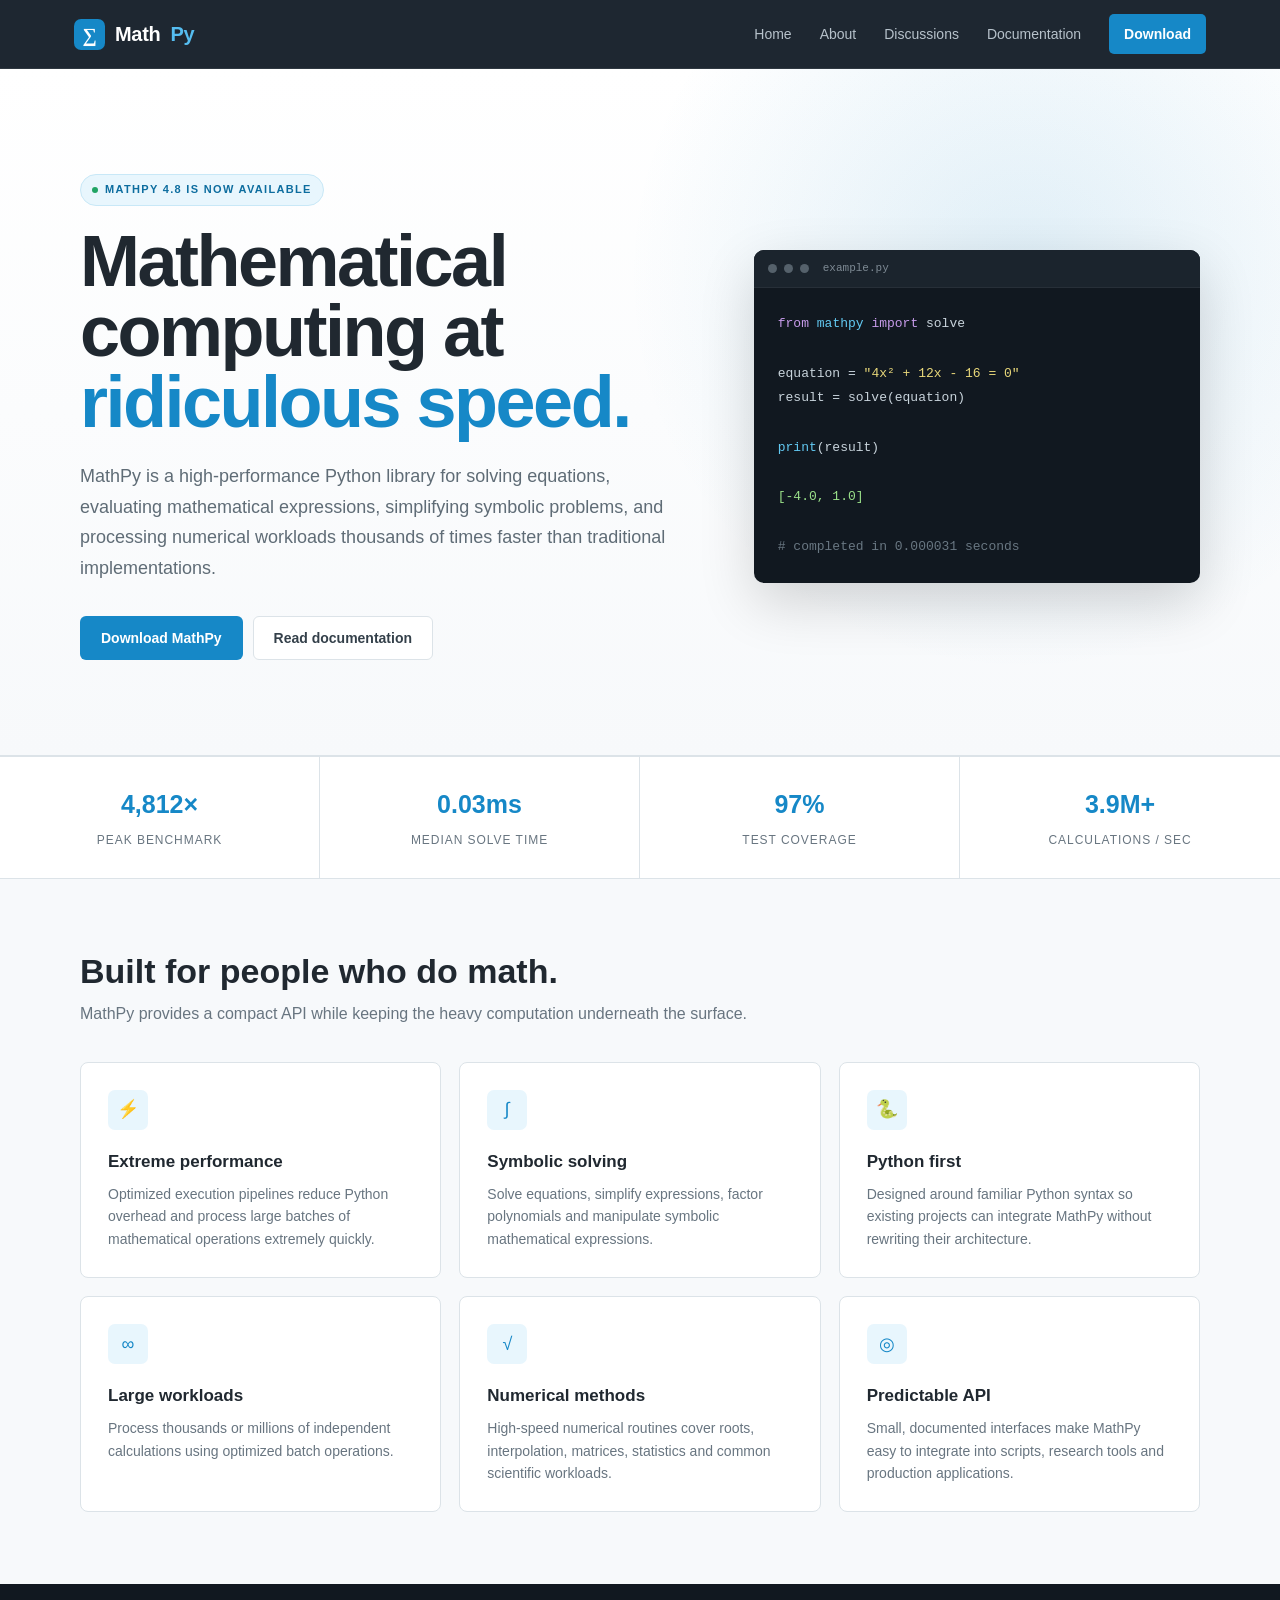
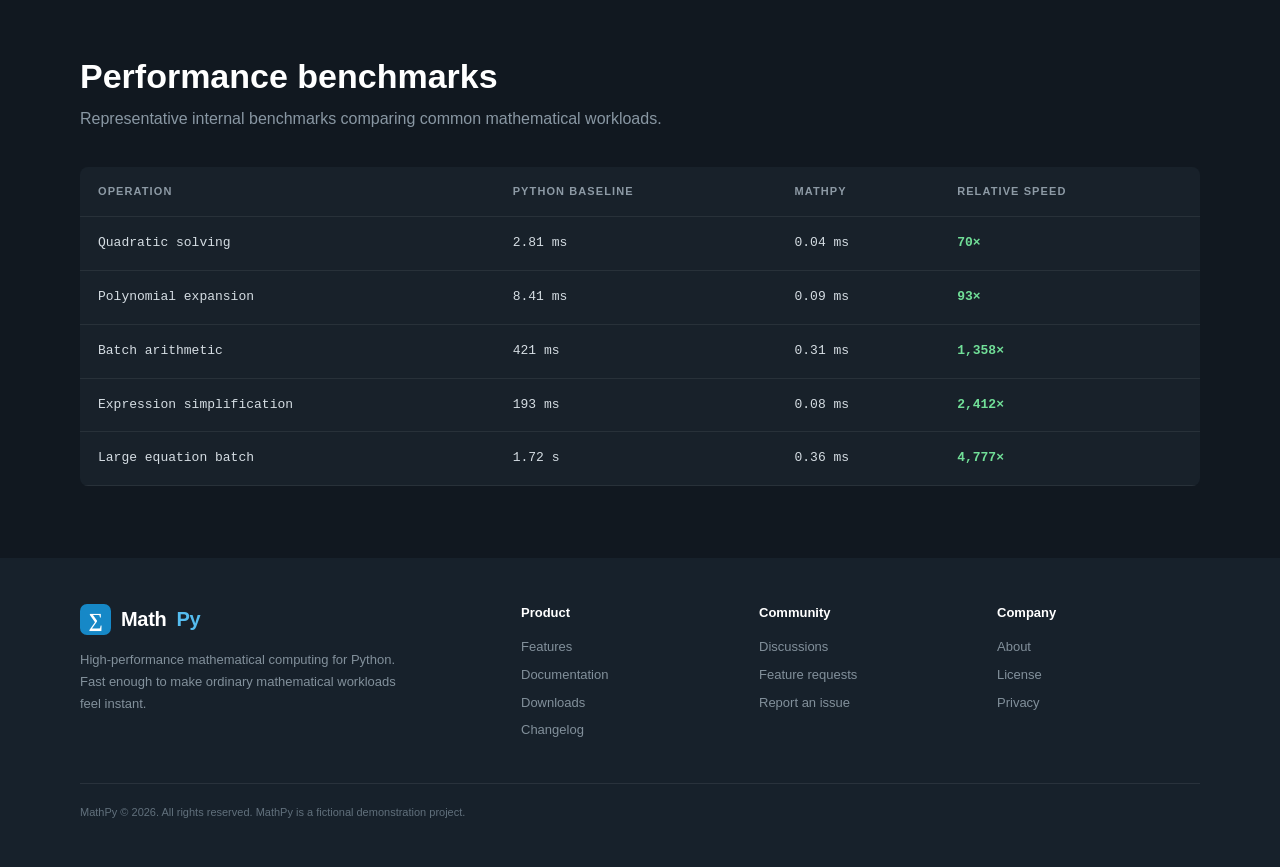
==== index.html @ 0baa2c13 "Update fmt.Println message from 'Hello' to 'Goodbye'" ====
<!-- well shi bro ts was made by ai
im lowk dumb af -->

<!doctype html>
<html lang="en">
<head>
  <meta charset="UTF-8">
  <meta name="viewport" content="width=device-width, initial-scale=1.0">

  <title>MathPy — High Performance Mathematical Computing</title>

  <meta
    name="description"
    content="MathPy is a high-performance Python library for solving mathematical problems at extreme speed."
  >

  <style>
    :root {
      --bg: #f7f9fb;
      --panel: #ffffff;
      --nav: #17212b;
      --text: #202830;
      --muted: #687580;
      --border: #dce3e8;
      --blue: #1688c7;
      --blue-dark: #0d6d9f;
      --blue-light: #e8f6fd;
      --green: #20a464;
      --red: #d9534f;
      --code: #111820;
    }

    * {
      box-sizing: border-box;
      margin: 0;
      padding: 0;
    }

    html {
      scroll-behavior: smooth;
    }

    body {
      background: var(--bg);
      color: var(--text);
      font-family:
        Inter,
        -apple-system,
        BlinkMacSystemFont,
        "Segoe UI",
        Arial,
        sans-serif;
      line-height: 1.6;
    }

    a {
      color: inherit;
    }

    /* NAVIGATION */

    header {
      position: sticky;
      top: 0;
      z-index: 50;
      background: rgba(23, 33, 43, .97);
      border-bottom: 1px solid rgba(255,255,255,.08);
      backdrop-filter: blur(12px);
    }

    .nav {
      max-width: 1180px;
      margin: auto;
      height: 68px;
      padding: 0 24px;

      display: flex;
      align-items: center;
      justify-content: space-between;
    }

    .brand {
      display: flex;
      align-items: center;
      gap: 10px;

      color: white;
      font-weight: 800;
      font-size: 20px;
      letter-spacing: -.3px;
      cursor: pointer;
    }

    .brand-mark {
      width: 31px;
      height: 31px;
      border-radius: 7px;

      display: grid;
      place-items: center;

      color: white;
      background: var(--blue);
      font-family: Georgia, serif;
      font-weight: bold;
    }

    .brand span {
      color: #55bdf0;
    }

    .nav-links {
      display: flex;
      align-items: center;
      gap: 28px;
    }

    .nav-links a {
      color: #b7c2cb;
      font-size: 14px;
      text-decoration: none;
      cursor: pointer;
      transition: color .15s;
    }

    .nav-links a:hover {
      color: white;
    }

    .nav-button {
      background: var(--blue);
      color: white !important;
      padding: 9px 15px;
      border-radius: 5px;
      font-weight: 600;
    }

    .nav-button:hover {
      background: #2499d9;
    }

    /* GENERAL */

    .container {
      width: min(1120px, calc(100% - 40px));
      margin: auto;
    }

    .page {
      display: none;
    }

    .page.active {
      display: block;
    }

    .section {
      padding: 72px 0;
    }

    .section-header {
      margin-bottom: 35px;
    }

    .section-header h2 {
      font-size: 34px;
      line-height: 1.2;
      margin-bottom: 9px;
    }

    .section-header p {
      color: var(--muted);
      max-width: 680px;
    }

    /* HERO */

    .hero {
      padding: 105px 0 95px;
      background:
        radial-gradient(
          circle at 80% 30%,
          rgba(22,136,199,.13),
          transparent 35%
        ),
        linear-gradient(#fff, #f7f9fb);
      border-bottom: 1px solid var(--border);
    }

    .hero-grid {
      display: grid;
      grid-template-columns: 1.15fr .85fr;
      gap: 70px;
      align-items: center;
    }

    .eyebrow {
      display: inline-flex;
      align-items: center;
      gap: 7px;

      background: var(--blue-light);
      color: var(--blue-dark);
      border: 1px solid #c8e8f7;

      padding: 6px 11px;
      border-radius: 20px;

      font-size: 11px;
      font-weight: 800;
      letter-spacing: .12em;
      text-transform: uppercase;

      margin-bottom: 20px;
    }

    .eyebrow-dot {
      width: 6px;
      height: 6px;
      border-radius: 50%;
      background: var(--green);
    }

    .hero h1 {
      font-size: clamp(45px, 6vw, 72px);
      line-height: .98;
      letter-spacing: -2.5px;
      margin-bottom: 24px;
    }

    .hero h1 span {
      color: var(--blue);
    }

    .hero-description {
      color: #5f6c76;
      font-size: 18px;
      max-width: 650px;
      line-height: 1.7;
    }

    .hero-buttons {
      margin-top: 32px;

      display: flex;
      flex-wrap: wrap;
      gap: 10px;
    }

    .button {
      display: inline-flex;
      align-items: center;
      justify-content: center;

      padding: 13px 20px;
      border-radius: 6px;

      font-size: 14px;
      font-weight: 700;

      border: 1px solid transparent;
      cursor: pointer;
      text-decoration: none;
      transition: .15s;
    }

    .button-primary {
      background: var(--blue);
      color: white;
    }

    .button-primary:hover {
      background: var(--blue-dark);
    }

    .button-secondary {
      background: white;
      border-color: var(--border);
      color: #34404a;
    }

    .button-secondary:hover {
      background: #f2f5f7;
    }

    /* TERMINAL */

    .terminal {
      background: var(--code);
      border-radius: 10px;
      overflow: hidden;
      box-shadow: 0 20px 55px rgba(0,0,0,.16);
    }

    .terminal-top {
      height: 38px;
      background: #1b242d;

      display: flex;
      align-items: center;
      gap: 7px;

      padding: 0 14px;
      border-bottom: 1px solid rgba(255,255,255,.05);
    }

    .terminal-dot {
      width: 9px;
      height: 9px;
      border-radius: 50%;
      background: #55616b;
    }

    .terminal-title {
      margin-left: 7px;
      color: #7e8a94;
      font-family: monospace;
      font-size: 11px;
    }

    .terminal-code {
      padding: 24px;
      font-family: "Courier New", monospace;
      font-size: 13px;
      line-height: 1.9;
      color: #c9d4dc;
      overflow-x: auto;
    }

    .syntax-blue {
      color: #62c9f2;
    }

    .syntax-green {
      color: #9be28a;
    }

    .syntax-yellow {
      color: #e9d87a;
    }

    .syntax-purple {
      color: #c79bea;
    }

    /* STATS */

    .stats {
      display: grid;
      grid-template-columns: repeat(4, 1fr);
      border-top: 1px solid var(--border);
      border-bottom: 1px solid var(--border);
      background: white;
    }

    .stat {
      padding: 27px 20px;
      text-align: center;
      border-right: 1px solid var(--border);
    }

    .stat:last-child {
      border-right: 0;
    }

    .stat strong {
      display: block;
      color: var(--blue);
      font-size: 25px;
      margin-bottom: 2px;
    }

    .stat span {
      color: var(--muted);
      font-size: 12px;
      text-transform: uppercase;
      letter-spacing: .08em;
    }

    /* CARDS */

    .cards {
      display: grid;
      grid-template-columns: repeat(3, 1fr);
      gap: 18px;
    }

    .card {
      background: var(--panel);
      border: 1px solid var(--border);
      border-radius: 8px;
      padding: 27px;
      transition: transform .15s, box-shadow .15s;
    }

    .card:hover {
      transform: translateY(-2px);
      box-shadow: 0 10px 30px rgba(0,0,0,.06);
    }

    .card-icon {
      width: 40px;
      height: 40px;
      border-radius: 7px;

      display: grid;
      place-items: center;

      background: var(--blue-light);
      color: var(--blue);

      margin-bottom: 18px;
      font-size: 18px;
    }

    .card h3 {
      margin-bottom: 8px;
      font-size: 17px;
    }

    .card p {
      color: var(--muted);
      font-size: 14px;
    }

    /* BENCHMARK */

    .benchmark {
      background: #111820;
      color: white;
    }

    .benchmark .section-header h2 {
      color: white;
    }

    .benchmark .section-header p {
      color: #8997a3;
    }

    .benchmark-table {
      width: 100%;
      border-collapse: collapse;
      overflow: hidden;
      border-radius: 8px;
      background: #18212a;
    }

    .benchmark-table th,
    .benchmark-table td {
      text-align: left;
      padding: 16px 18px;
      border-bottom: 1px solid rgba(255,255,255,.07);
    }

    .benchmark-table th {
      color: #8d9aa5;
      font-size: 11px;
      text-transform: uppercase;
      letter-spacing: .1em;
    }

    .benchmark-table td {
      font-family: monospace;
      font-size: 13px;
      color: #d5dde3;
    }

    .fast {
      color: #71df98 !important;
      font-weight: bold;
    }

    /* ABOUT */

    .about-grid {
      display: grid;
      grid-template-columns: 1fr 1fr;
      gap: 20px;
    }

    .about-box {
      background: white;
      border: 1px solid var(--border);
      border-radius: 8px;
      padding: 30px;
    }

    .about-box h3 {
      margin-bottom: 10px;
    }

    .about-box p {
      color: var(--muted);
      font-size: 14px;
    }

    .timeline {
      margin-top: 30px;
      border-left: 2px solid #d7e5ed;
      padding-left: 25px;
    }

    .timeline-item {
      margin-bottom: 27px;
    }

    .timeline-item strong {
      display: block;
      color: var(--blue);
      font-size: 13px;
      margin-bottom: 3px;
    }

    .timeline-item h4 {
      margin-bottom: 4px;
    }

    .timeline-item p {
      color: var(--muted);
      font-size: 13px;
    }

    /* DISCUSSIONS */

    .forum {
      background: white;
      border: 1px solid var(--border);
      border-radius: 8px;
      overflow: hidden;
    }

    .forum-header {
      padding: 17px 20px;
      background: #f8fafb;
      border-bottom: 1px solid var(--border);

      display: flex;
      justify-content: space-between;
      align-items: center;
    }

    .forum-header strong {
      font-size: 14px;
    }

    .online {
      color: var(--green);
      font-size: 12px;
    }

    .thread {
      padding: 20px;
      border-bottom: 1px solid var(--border);
      cursor: pointer;
      transition: background .12s;
    }

    .thread:last-child {
      border-bottom: 0;
    }

    .thread:hover {
      background: #fafcfd;
    }

    .thread-title {
      font-weight: 700;
      margin-bottom: 5px;
    }

    .thread-meta {
      color: #8a959e;
      font-size: 12px;
    }

    .tag {
      display: inline-block;
      background: var(--blue-light);
      color: var(--blue-dark);
      border-radius: 4px;
      padding: 2px 6px;
      margin-right: 7px;

      font-size: 9px;
      font-weight: 800;
      text-transform: uppercase;
      letter-spacing: .05em;
    }

    /* FAQ */

    .faq {
      max-width: 800px;
    }

    details {
      background: white;
      border: 1px solid var(--border);
      border-radius: 7px;
      margin-bottom: 10px;
      padding: 18px 20px;
    }

    summary {
      cursor: pointer;
      font-weight: 700;
      font-size: 14px;
    }

    details p {
      color: var(--muted);
      margin-top: 13px;
      font-size: 14px;
    }

    /* FOOTER */

    footer {
      background: #17212b;
      color: #82909b;
      padding: 45px 0;
    }

    .footer-grid {
      display: grid;
      grid-template-columns: 2fr 1fr 1fr 1fr;
      gap: 35px;
    }

    footer h4 {
      color: white;
      font-size: 13px;
      margin-bottom: 13px;
    }

    footer a {
      display: block;
      color: #82909b;
      text-decoration: none;
      font-size: 13px;
      margin-bottom: 7px;
      cursor: pointer;
    }

    footer a:hover {
      color: white;
    }

    .footer-description {
      max-width: 320px;
      font-size: 13px;
      line-height: 1.7;
    }

    .copyright {
      margin-top: 35px;
      padding-top: 20px;
      border-top: 1px solid rgba(255,255,255,.08);
      font-size: 11px;
      color: #61707c;
    }

    /* MODAL */

    .modal {
      display: none;
      position: fixed;
      inset: 0;
      z-index: 100;

      background: rgba(5,10,14,.72);

      align-items: center;
      justify-content: center;

      padding: 20px;
    }

    .modal.open {
      display: flex;
    }

    .modal-box {
      width: min(480px, 100%);
      background: white;
      border-radius: 9px;
      padding: 30px;
      box-shadow: 0 25px 80px rgba(0,0,0,.3);
    }

    .modal-box h3 {
      margin-bottom: 8px;
    }

    .modal-box p {
      color: var(--muted);
      font-size: 14px;
      margin-bottom: 20px;
    }

    .modal-input {
      width: 100%;
      padding: 12px;
      border: 1px solid #ccd5db;
      border-radius: 5px;
      outline: none;
      font-family: monospace;
      margin-bottom: 12px;
    }

    .modal-input:focus {
      border-color: var(--blue);
    }

    .modal-actions {
      display: flex;
      gap: 8px;
      justify-content: flex-end;
    }

    /* RESPONSIVE */

    @media (max-width: 800px) {
      .hero-grid,
      .about-grid {
        grid-template-columns: 1fr;
      }

      .cards {
        grid-template-columns: 1fr;
      }

      .stats {
        grid-template-columns: repeat(2, 1fr);
      }

      .stat:nth-child(2) {
        border-right: 0;
      }

      .nav-links a:not(.nav-button) {
        display: none;
      }

      .footer-grid {
        grid-template-columns: 1fr 1fr;
      }
    }

    @media (max-width: 500px) {
      .hero {
        padding: 65px 0;
      }

      .hero h1 {
        font-size: 46px;
      }

      .stats {
        grid-template-columns: 1fr;
      }

      .stat {
        border-right: 0;
        border-bottom: 1px solid var(--border);
      }

      .footer-grid {
        grid-template-columns: 1fr;
      }
    }
  </style>
</head>

<body>

<header>
  <nav class="nav">

    <div class="brand" onclick="showPage('home')">
      <div class="brand-mark">∑</div>
      Math<span>Py</span>
    </div>

    <div class="nav-links">
      <a onclick="showPage('home')">Home</a>
      <a onclick="showPage('about')">About</a>
      <a onclick="showPage('discussions')">Discussions</a>
      <a onclick="showPage('docs')">Documentation</a>
      <a class="nav-button" onclick="openDownload()">Download</a>
    </div>

  </nav>
</header>


<main>

  <!-- HOME -->

  <section id="home" class="page active">

    <div class="hero">
      <div class="container hero-grid">

        <div>

          <div class="eyebrow">
            <span class="eyebrow-dot"></span>
            MathPy 4.8 is now available
          </div>

          <h1>
            Mathematical computing at
            <span>ridiculous speed.</span>
          </h1>

          <p class="hero-description">
            MathPy is a high-performance Python library for solving equations,
            evaluating mathematical expressions, simplifying symbolic problems,
            and processing numerical workloads thousands of times faster than
            traditional implementations.
          </p>

          <div class="hero-buttons">
            <button class="button button-primary" onclick="openDownload()">
              Download MathPy
            </button>

            <button class="button button-secondary" onclick="showPage('docs')">
              Read documentation
            </button>
          </div>

        </div>


        <div class="terminal">

          <div class="terminal-top">
            <span class="terminal-dot"></span>
            <span class="terminal-dot"></span>
            <span class="terminal-dot"></span>
            <span class="terminal-title">example.py</span>
          </div>

          <div class="terminal-code">

            <span class="syntax-purple">from</span>
            <span class="syntax-blue">mathpy</span>
            <span class="syntax-purple">import</span>
            solve

            <br><br>

            equation =
            <span class="syntax-yellow">"4x² + 12x - 16 = 0"</span>

            <br>

            result = solve(equation)

            <br><br>

            <span class="syntax-blue">print</span>(result)

            <br><br>

            <span class="syntax-green">
              [-4.0, 1.0]
            </span>

            <br><br>

            <span style="color:#697782">
              # completed in 0.000031 seconds
            </span>

          </div>

        </div>

      </div>
    </div>


    <div class="stats">

      <div class="stat">
        <strong>4,812×</strong>
        <span>Peak benchmark</span>
      </div>

      <div class="stat">
        <strong>0.03ms</strong>
        <span>Median solve time</span>
      </div>

      <div class="stat">
        <strong>97%</strong>
        <span>Test coverage</span>
      </div>

      <div class="stat">
        <strong>3.9M+</strong>
        <span>Calculations / sec</span>
      </div>

    </div>


    <section class="section">
      <div class="container">

        <div class="section-header">
          <h2>Built for people who do math.</h2>
          <p>
            MathPy provides a compact API while keeping the heavy computation
            underneath the surface.
          </p>
        </div>

        <div class="cards">

          <div class="card">
            <div class="card-icon">⚡</div>
            <h3>Extreme performance</h3>
            <p>
              Optimized execution pipelines reduce Python overhead and process
              large batches of mathematical operations extremely quickly.
            </p>
          </div>

          <div class="card">
            <div class="card-icon">∫</div>
            <h3>Symbolic solving</h3>
            <p>
              Solve equations, simplify expressions, factor polynomials and
              manipulate symbolic mathematical expressions.
            </p>
          </div>

          <div class="card">
            <div class="card-icon">🐍</div>
            <h3>Python first</h3>
            <p>
              Designed around familiar Python syntax so existing projects can
              integrate MathPy without rewriting their architecture.
            </p>
          </div>

          <div class="card">
            <div class="card-icon">∞</div>
            <h3>Large workloads</h3>
            <p>
              Process thousands or millions of independent calculations using
              optimized batch operations.
            </p>
          </div>

          <div class="card">
            <div class="card-icon">√</div>
            <h3>Numerical methods</h3>
            <p>
              High-speed numerical routines cover roots, interpolation,
              matrices, statistics and common scientific workloads.
            </p>
          </div>

          <div class="card">
            <div class="card-icon">◎</div>
            <h3>Predictable API</h3>
            <p>
              Small, documented interfaces make MathPy easy to integrate into
              scripts, research tools and production applications.
            </p>
          </div>

        </div>

      </div>
    </section>


    <section class="section benchmark">

      <div class="container">

        <div class="section-header">
          <h2>Performance benchmarks</h2>
          <p>
            Representative internal benchmarks comparing common mathematical
            workloads.
          </p>
        </div>

        <table class="benchmark-table">

          <thead>
            <tr>
              <th>Operation</th>
              <th>Python baseline</th>
              <th>MathPy</th>
              <th>Relative speed</th>
            </tr>
          </thead>

          <tbody>

            <tr>
              <td>Quadratic solving</td>
              <td>2.81 ms</td>
              <td>0.04 ms</td>
              <td class="fast">70×</td>
            </tr>

            <tr>
              <td>Polynomial expansion</td>
              <td>8.41 ms</td>
              <td>0.09 ms</td>
              <td class="fast">93×</td>
            </tr>

            <tr>
              <td>Batch arithmetic</td>
              <td>421 ms</td>
              <td>0.31 ms</td>
              <td class="fast">1,358×</td>
            </tr>

            <tr>
              <td>Expression simplification</td>
              <td>193 ms</td>
              <td>0.08 ms</td>
              <td class="fast">2,412×</td>
            </tr>

            <tr>
              <td>Large equation batch</td>
              <td>1.72 s</td>
              <td>0.36 ms</td>
              <td class="fast">4,777×</td>
            </tr>

          </tbody>

        </table>

      </div>

    </section>

  </section>


  <!-- ABOUT -->

  <section id="about" class="page">

    <section class="section">

      <div class="container">

        <div class="section-header">
          <h2>About MathPy</h2>
          <p>
            A focused mathematical computing environment built around speed,
            predictable APIs and efficient execution.
          </p>
        </div>


        <div class="about-grid">

          <div class="about-box">
            <h3>Our goal</h3>

            <p>
              MathPy began as an experiment into how quickly common mathematical
              questions could be evaluated when the execution layer was designed
              specifically for the workload.
            </p>

            <br>

            <p>
              The project has since evolved into a general-purpose mathematical
              toolkit for Python developers who need fast answers without
              manually optimizing every calculation.
            </p>
          </div>


          <div class="about-box">
            <h3>Designed differently</h3>

            <p>
              Rather than exposing every internal implementation detail, MathPy
              provides a deliberately small interface. The engine decides how
              each problem should be evaluated.
            </p>

            <br>

            <p>
              This allows future releases to improve the underlying engine while
              keeping existing applications compatible.
            </p>
          </div>

        </div>


        <div style="margin-top:55px">

          <h3>Project history</h3>

          <div class="timeline">

            <div class="timeline-item">
              <strong>2022</strong>
              <h4>Initial prototype</h4>
              <p>
                The first MathPy prototype was created to evaluate batches of
                algebraic expressions more efficiently.
              </p>
            </div>

            <div class="timeline-item">
              <strong>2023</strong>
              <h4>Symbolic engine introduced</h4>
              <p>
                Symbolic equation solving and expression simplification became
                part of the core API.
              </p>
            </div>

            <div class="timeline-item">
              <strong>2025</strong>
              <h4>MathPy 4 architecture</h4>
              <p>
                The current execution architecture introduced optimized batch
                processing and significantly reduced function overhead.
              </p>
            </div>

            <div class="timeline-item">
              <strong>2026</strong>
              <h4>MathPy 4.8</h4>
              <p>
                Current stable release with improved solving routines,
                documentation and compatibility.
              </p>
            </div>

          </div>

        </div>

      </div>

    </section>

  </section>


  <!-- DISCUSSIONS -->

  <section id="discussions" class="page">

    <section class="section">

      <div class="container">

        <div class="section-header">
          <h2>Discussions</h2>
          <p>
            Community questions, optimization discussions and MathPy
            development conversations.
          </p>
        </div>


        <div class="forum">

          <div class="forum-header">
            <strong>Latest discussions</strong>
            <span class="online">● 184 members online</span>
          </div>


          <div class="thread" onclick="openThread('Why is MathPy so fast?')">
            <div class="thread-title">
              <span class="tag">Performance</span>
              Why is MathPy so fast compared to normal Python?
            </div>

            <div class="thread-meta">
              AlexR · 42 replies · 18 minutes ago
            </div>
          </div>


          <div class="thread" onclick="openThread('Quadratic equations')">
            <div class="thread-title">
              <span class="tag">Help</span>
              Best way to solve thousands of quadratic equations?
            </div>

            <div class="thread-meta">
              numericalnerd · 17 replies · 1 hour ago
            </div>
          </div>


          <div class="thread" onclick="openThread('MathPy 4.8 benchmarks')">
            <div class="thread-title">
              <span class="tag">Benchmark</span>
              MathPy 4.8 benchmarks on Ryzen 7950X
            </div>

            <div class="thread-meta">
              bytewizard · 29 replies · 3 hours ago
            </div>
          </div>


          <div class="thread" onclick="openThread('Calculus support')">
            <div class="thread-title">
              <span class="tag">Question</span>
              Does MathPy support symbolic derivatives?
            </div>

            <div class="thread-meta">
              SamDev · 11 replies · 6 hours ago
            </div>
          </div>


          <div class="thread" onclick="openThread('Migration guide')">
            <div class="thread-title">
              <span class="tag">Discussion</span>
              Migrating a numerical project from NumPy
            </div>

            <div class="thread-meta">
              dev_math · 36 replies · yesterday
            </div>
          </div>


          <div class="thread" onclick="openThread('Feature requests')">
            <div class="thread-title">
              <span class="tag">Ideas</span>
              What should MathPy 5.0 include?
            </div>

            <div class="thread-meta">
              fastmath · 64 replies · 2 days ago
            </div>
          </div>

        </div>


        <div style="margin-top:15px">
          <button class="button button-secondary" onclick="fakeNewThread()">
            Start a discussion
          </button>
        </div>

      </div>

    </section>

  </section>


  <!-- DOCUMENTATION -->

  <section id="docs" class="page">

    <section class="section">

      <div class="container">

        <div class="section-header">
          <h2>Documentation</h2>
          <p>
            A quick introduction to the MathPy API.
          </p>
        </div>


        <div class="about-box">

          <h3>Installation</h3>

          <div class="terminal" style="margin:18px 0">
            <div class="terminal-code">
              <span class="syntax-green">$</span>
              pip install mathpy
            </div>
          </div>


          <h3>Solving equations</h3>

          <div class="terminal" style="margin:18px 0">

            <div class="terminal-code">

              <span class="syntax-purple">from</span>
              mathpy
              <span class="syntax-purple">import</span>
              solve

              <br><br>

              answer = solve(
              <span class="syntax-yellow">
                "x² - 5x + 6 = 0"
              </span>
              )

              <br><br>

              <span class="syntax-blue">print</span>(answer)

            </div>

          </div>


          <h3>Batch operations</h3>

          <p style="color:var(--muted); margin-top:8px">
            MathPy can process large collections of independent expressions
            through the batch API.
          </p>

          <div class="terminal" style="margin-top:18px">

            <div class="terminal-code">

              expressions = [

              <br>
              &nbsp;&nbsp;
              <span class="syntax-yellow">"2 + 2"</span>,

              <br>
              &nbsp;&nbsp;
              <span class="syntax-yellow">"15 * 8"</span>,

              <br>
              &nbsp;&nbsp;
              <span class="syntax-yellow">"sqrt(144)"</span>

              <br>
              ]

              <br><br>

              results = solve.batch(expressions)

            </div>

          </div>

        </div>

      </div>

    </section>

  </section>

</main>


<footer>

  <div class="container">

    <div class="footer-grid">

      <div>

        <div class="brand">
          <div class="brand-mark">∑</div>
          Math<span>Py</span>
        </div>

        <p class="footer-description" style="margin-top:14px">
          High-performance mathematical computing for Python.
          Fast enough to make ordinary mathematical workloads feel instant.
        </p>

      </div>


      <div>
        <h4>Product</h4>
        <a onclick="showPage('home')">Features</a>
        <a onclick="showPage('docs')">Documentation</a>
        <a onclick="openDownload()">Downloads</a>
        <a onclick="showPage('about')">Changelog</a>
      </div>


      <div>
        <h4>Community</h4>
        <a onclick="showPage('discussions')">Discussions</a>
        <a onclick="fakeNewThread()">Feature requests</a>
        <a onclick="fakeNewThread()">Report an issue</a>
      </div>


      <div>
        <h4>Company</h4>
        <a onclick="showPage('about')">About</a>
        <a onclick="showLicense()">License</a>
        <a onclick="showPrivacy()">Privacy</a>
      </div>

    </div>


    <div class="copyright">
      MathPy © 2026. All rights reserved. MathPy is a fictional demonstration
      project.
    </div>

  </div>

</footer>


<!-- DOWNLOAD MODAL -->

<div id="downloadModal" class="modal">

  <div class="modal-box">

    <h3>Source Access</h3>

    <p>
      MathPy is closed source. Authorized developers may request access to the
      source distribution using the project access password.
    </p>

    <input
      id="passwordInput"
      class="modal-input"
      type="password"
      placeholder="Source access password"
      autocomplete="off"
    >

    <div class="modal-actions">

      <button
        class="button button-secondary"
        onclick="closeDownload()"
      >
        Cancel
      </button>

      <button
        class="button button-primary"
        onclick="checkPassword()"
      >
        Authenticate
      </button>

    </div>

  </div>

</div>


<script>

  function showPage(page) {

    document
      .querySelectorAll(".page")
      .forEach(function(element) {
        element.classList.remove("active");
      });

    const target = document.getElementById(page);

    if (target) {
      target.classList.add("active");
    }

    window.scrollTo({
      top: 0,
      behavior: "smooth"
    });
  }


  function openDownload() {

    document
      .getElementById("downloadModal")
      .classList.add("open");

    setTimeout(function() {

      document
        .getElementById("passwordInput")
        .focus();

    }, 50);
  }


  function closeDownload() {

    document
      .getElementById("downloadModal")
      .classList.remove("open");

    document
      .getElementById("passwordInput")
      .value = "";

  }


  function checkPassword() {

    const password =
      document.getElementById("passwordInput").value;

    if (password === "simplechicken") {
	window.location.href = "mathpylink.html"
    } else {

      alert(
        "Authentication failed.\n\n" +
        "The supplied password is not valid."
      );

    }

  }


  function openThread(title) {

    alert(
      title +
      "\\n\\n" +
      "This is a demonstration discussion thread. " +
      "Replies are currently read-only."
    );

  }


  function fakeNewThread() {

    alert(
      "You must be signed in to create a discussion.\\n\\n" +
      "Account registration is currently invite-only."
    );

  }


  function showLicense() {

    alert(
      "MathPy is closed-source proprietary software.\\n\\n" +
      "Unauthorized redistribution is not permitted."
    );

  }


  function showPrivacy() {

    alert(
      "Privacy Policy\\n\\n" +
      "This demonstration site does not collect personal information."
    );

  }


  document
    .getElementById("downloadModal")
    .addEventListener("click", function(event) {

      if (event.target === this) {
        closeDownload();
      }

    });


  document
    .getElementById("passwordInput")
    .addEventListener("keydown", function(event) {

      if (event.key === "Enter") {
        checkPassword();
      }

      if (event.key === "Escape") {
        closeDownload();
      }

    });

</script>

</body>
</html>
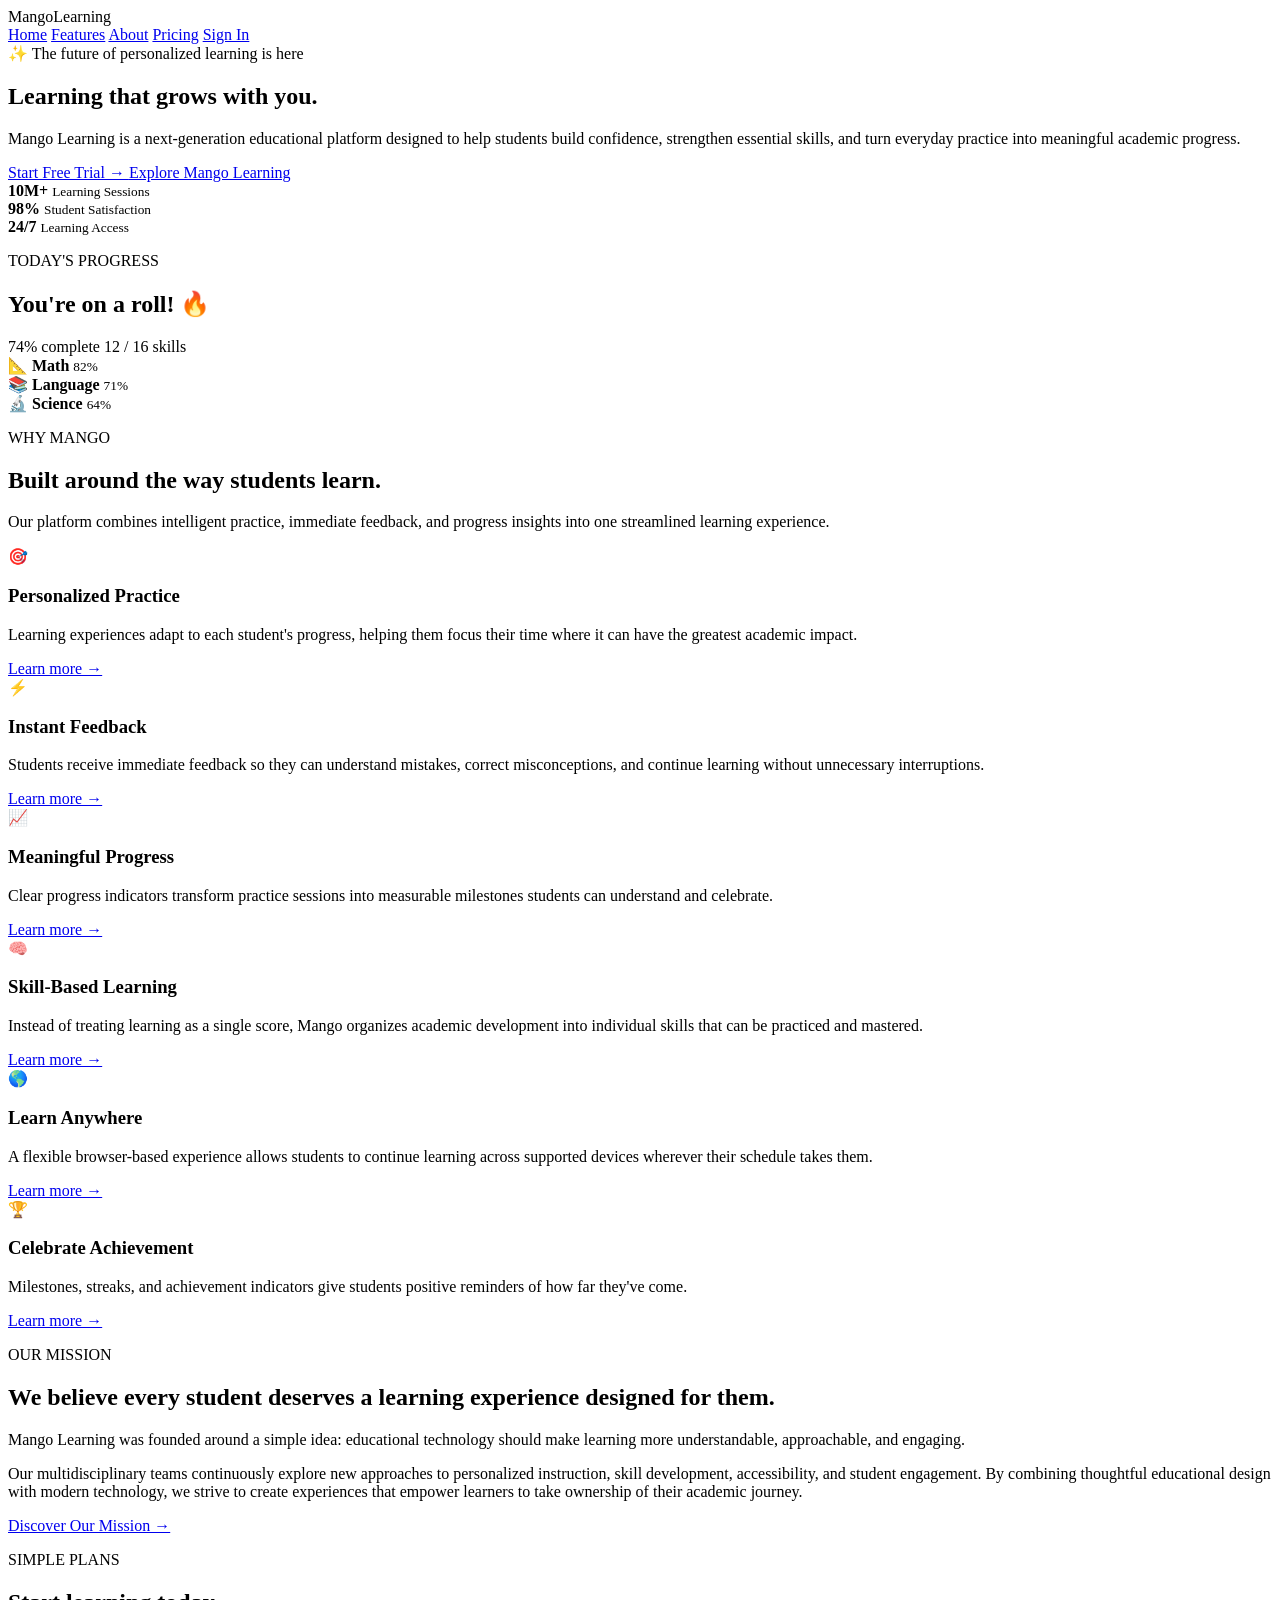
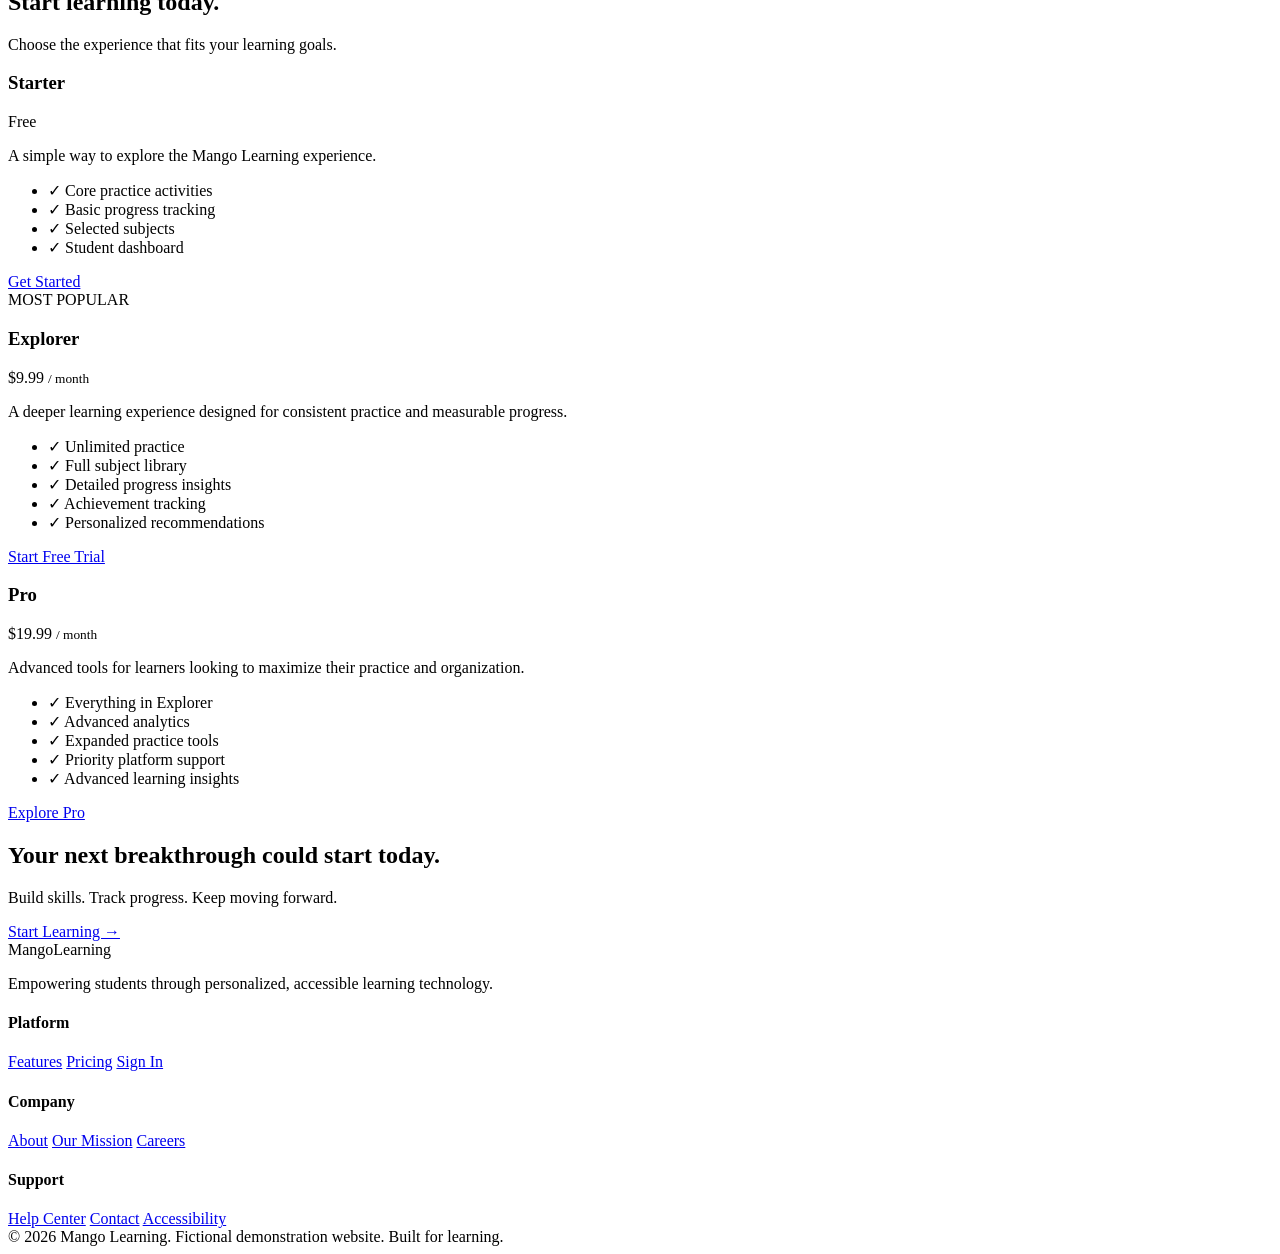
==== commit 25053d74: "Update index.html lowk shii wasnt workin" ====
--- a/index.html
+++ b/index.html
@@ -1,1627 +1,564 @@
-<!-- well shi bro ts was made by ai
-im lowk dumb af -->
-
-<!doctype html>
+<!DOCTYPE html>
 <html lang="en">
 <head>
-  <meta charset="UTF-8">
-  <meta name="viewport" content="width=device-width, initial-scale=1.0">
-
-  <title>MathPy — High Performance Mathematical Computing</title>
-
-  <meta
-    name="description"
-    content="MathPy is a high-performance Python library for solving mathematical problems at extreme speed."
-  >
-
-  <style>
-    :root {
-      --bg: #f7f9fb;
-      --panel: #ffffff;
-      --nav: #17212b;
-      --text: #202830;
-      --muted: #687580;
-      --border: #dce3e8;
-      --blue: #1688c7;
-      --blue-dark: #0d6d9f;
-      --blue-light: #e8f6fd;
-      --green: #20a464;
-      --red: #d9534f;
-      --code: #111820;
-    }
-
-    * {
-      box-sizing: border-box;
-      margin: 0;
-      padding: 0;
-    }
-
-    html {
-      scroll-behavior: smooth;
-    }
-
-    body {
-      background: var(--bg);
-      color: var(--text);
-      font-family:
-        Inter,
-        -apple-system,
-        BlinkMacSystemFont,
-        "Segoe UI",
-        Arial,
-        sans-serif;
-      line-height: 1.6;
-    }
-
-    a {
-      color: inherit;
-    }
-
-    /* NAVIGATION */
-
-    header {
-      position: sticky;
-      top: 0;
-      z-index: 50;
-      background: rgba(23, 33, 43, .97);
-      border-bottom: 1px solid rgba(255,255,255,.08);
-      backdrop-filter: blur(12px);
-    }
-
-    .nav {
-      max-width: 1180px;
-      margin: auto;
-      height: 68px;
-      padding: 0 24px;
-
-      display: flex;
-      align-items: center;
-      justify-content: space-between;
-    }
-
-    .brand {
-      display: flex;
-      align-items: center;
-      gap: 10px;
-
-      color: white;
-      font-weight: 800;
-      font-size: 20px;
-      letter-spacing: -.3px;
-      cursor: pointer;
-    }
-
-    .brand-mark {
-      width: 31px;
-      height: 31px;
-      border-radius: 7px;
-
-      display: grid;
-      place-items: center;
-
-      color: white;
-      background: var(--blue);
-      font-family: Georgia, serif;
-      font-weight: bold;
-    }
-
-    .brand span {
-      color: #55bdf0;
-    }
-
-    .nav-links {
-      display: flex;
-      align-items: center;
-      gap: 28px;
-    }
-
-    .nav-links a {
-      color: #b7c2cb;
-      font-size: 14px;
-      text-decoration: none;
-      cursor: pointer;
-      transition: color .15s;
-    }
-
-    .nav-links a:hover {
-      color: white;
-    }
-
-    .nav-button {
-      background: var(--blue);
-      color: white !important;
-      padding: 9px 15px;
-      border-radius: 5px;
-      font-weight: 600;
-    }
-
-    .nav-button:hover {
-      background: #2499d9;
-    }
-
-    /* GENERAL */
-
-    .container {
-      width: min(1120px, calc(100% - 40px));
-      margin: auto;
-    }
-
-    .page {
-      display: none;
-    }
-
-    .page.active {
-      display: block;
-    }
-
-    .section {
-      padding: 72px 0;
-    }
-
-    .section-header {
-      margin-bottom: 35px;
-    }
-
-    .section-header h2 {
-      font-size: 34px;
-      line-height: 1.2;
-      margin-bottom: 9px;
-    }
-
-    .section-header p {
-      color: var(--muted);
-      max-width: 680px;
-    }
-
-    /* HERO */
-
-    .hero {
-      padding: 105px 0 95px;
-      background:
-        radial-gradient(
-          circle at 80% 30%,
-          rgba(22,136,199,.13),
-          transparent 35%
-        ),
-        linear-gradient(#fff, #f7f9fb);
-      border-bottom: 1px solid var(--border);
-    }
-
-    .hero-grid {
-      display: grid;
-      grid-template-columns: 1.15fr .85fr;
-      gap: 70px;
-      align-items: center;
-    }
-
-    .eyebrow {
-      display: inline-flex;
-      align-items: center;
-      gap: 7px;
-
-      background: var(--blue-light);
-      color: var(--blue-dark);
-      border: 1px solid #c8e8f7;
-
-      padding: 6px 11px;
-      border-radius: 20px;
-
-      font-size: 11px;
-      font-weight: 800;
-      letter-spacing: .12em;
-      text-transform: uppercase;
-
-      margin-bottom: 20px;
-    }
-
-    .eyebrow-dot {
-      width: 6px;
-      height: 6px;
-      border-radius: 50%;
-      background: var(--green);
-    }
-
-    .hero h1 {
-      font-size: clamp(45px, 6vw, 72px);
-      line-height: .98;
-      letter-spacing: -2.5px;
-      margin-bottom: 24px;
-    }
-
-    .hero h1 span {
-      color: var(--blue);
-    }
-
-    .hero-description {
-      color: #5f6c76;
-      font-size: 18px;
-      max-width: 650px;
-      line-height: 1.7;
-    }
-
-    .hero-buttons {
-      margin-top: 32px;
-
-      display: flex;
-      flex-wrap: wrap;
-      gap: 10px;
-    }
-
-    .button {
-      display: inline-flex;
-      align-items: center;
-      justify-content: center;
-
-      padding: 13px 20px;
-      border-radius: 6px;
-
-      font-size: 14px;
-      font-weight: 700;
-
-      border: 1px solid transparent;
-      cursor: pointer;
-      text-decoration: none;
-      transition: .15s;
-    }
-
-    .button-primary {
-      background: var(--blue);
-      color: white;
-    }
-
-    .button-primary:hover {
-      background: var(--blue-dark);
-    }
-
-    .button-secondary {
-      background: white;
-      border-color: var(--border);
-      color: #34404a;
-    }
-
-    .button-secondary:hover {
-      background: #f2f5f7;
-    }
-
-    /* TERMINAL */
-
-    .terminal {
-      background: var(--code);
-      border-radius: 10px;
-      overflow: hidden;
-      box-shadow: 0 20px 55px rgba(0,0,0,.16);
-    }
-
-    .terminal-top {
-      height: 38px;
-      background: #1b242d;
-
-      display: flex;
-      align-items: center;
-      gap: 7px;
-
-      padding: 0 14px;
-      border-bottom: 1px solid rgba(255,255,255,.05);
-    }
-
-    .terminal-dot {
-      width: 9px;
-      height: 9px;
-      border-radius: 50%;
-      background: #55616b;
-    }
-
-    .terminal-title {
-      margin-left: 7px;
-      color: #7e8a94;
-      font-family: monospace;
-      font-size: 11px;
-    }
-
-    .terminal-code {
-      padding: 24px;
-      font-family: "Courier New", monospace;
-      font-size: 13px;
-      line-height: 1.9;
-      color: #c9d4dc;
-      overflow-x: auto;
-    }
-
-    .syntax-blue {
-      color: #62c9f2;
-    }
-
-    .syntax-green {
-      color: #9be28a;
-    }
-
-    .syntax-yellow {
-      color: #e9d87a;
-    }
-
-    .syntax-purple {
-      color: #c79bea;
-    }
-
-    /* STATS */
-
-    .stats {
-      display: grid;
-      grid-template-columns: repeat(4, 1fr);
-      border-top: 1px solid var(--border);
-      border-bottom: 1px solid var(--border);
-      background: white;
-    }
-
-    .stat {
-      padding: 27px 20px;
-      text-align: center;
-      border-right: 1px solid var(--border);
-    }
-
-    .stat:last-child {
-      border-right: 0;
-    }
-
-    .stat strong {
-      display: block;
-      color: var(--blue);
-      font-size: 25px;
-      margin-bottom: 2px;
-    }
-
-    .stat span {
-      color: var(--muted);
-      font-size: 12px;
-      text-transform: uppercase;
-      letter-spacing: .08em;
-    }
-
-    /* CARDS */
-
-    .cards {
-      display: grid;
-      grid-template-columns: repeat(3, 1fr);
-      gap: 18px;
-    }
-
-    .card {
-      background: var(--panel);
-      border: 1px solid var(--border);
-      border-radius: 8px;
-      padding: 27px;
-      transition: transform .15s, box-shadow .15s;
-    }
-
-    .card:hover {
-      transform: translateY(-2px);
-      box-shadow: 0 10px 30px rgba(0,0,0,.06);
-    }
-
-    .card-icon {
-      width: 40px;
-      height: 40px;
-      border-radius: 7px;
-
-      display: grid;
-      place-items: center;
-
-      background: var(--blue-light);
-      color: var(--blue);
-
-      margin-bottom: 18px;
-      font-size: 18px;
-    }
-
-    .card h3 {
-      margin-bottom: 8px;
-      font-size: 17px;
-    }
-
-    .card p {
-      color: var(--muted);
-      font-size: 14px;
-    }
-
-    /* BENCHMARK */
-
-    .benchmark {
-      background: #111820;
-      color: white;
-    }
-
-    .benchmark .section-header h2 {
-      color: white;
-    }
-
-    .benchmark .section-header p {
-      color: #8997a3;
-    }
-
-    .benchmark-table {
-      width: 100%;
-      border-collapse: collapse;
-      overflow: hidden;
-      border-radius: 8px;
-      background: #18212a;
-    }
-
-    .benchmark-table th,
-    .benchmark-table td {
-      text-align: left;
-      padding: 16px 18px;
-      border-bottom: 1px solid rgba(255,255,255,.07);
-    }
-
-    .benchmark-table th {
-      color: #8d9aa5;
-      font-size: 11px;
-      text-transform: uppercase;
-      letter-spacing: .1em;
-    }
-
-    .benchmark-table td {
-      font-family: monospace;
-      font-size: 13px;
-      color: #d5dde3;
-    }
-
-    .fast {
-      color: #71df98 !important;
-      font-weight: bold;
-    }
-
-    /* ABOUT */
-
-    .about-grid {
-      display: grid;
-      grid-template-columns: 1fr 1fr;
-      gap: 20px;
-    }
-
-    .about-box {
-      background: white;
-      border: 1px solid var(--border);
-      border-radius: 8px;
-      padding: 30px;
-    }
-
-    .about-box h3 {
-      margin-bottom: 10px;
-    }
-
-    .about-box p {
-      color: var(--muted);
-      font-size: 14px;
-    }
-
-    .timeline {
-      margin-top: 30px;
-      border-left: 2px solid #d7e5ed;
-      padding-left: 25px;
-    }
-
-    .timeline-item {
-      margin-bottom: 27px;
-    }
-
-    .timeline-item strong {
-      display: block;
-      color: var(--blue);
-      font-size: 13px;
-      margin-bottom: 3px;
-    }
-
-    .timeline-item h4 {
-      margin-bottom: 4px;
-    }
-
-    .timeline-item p {
-      color: var(--muted);
-      font-size: 13px;
-    }
-
-    /* DISCUSSIONS */
-
-    .forum {
-      background: white;
-      border: 1px solid var(--border);
-      border-radius: 8px;
-      overflow: hidden;
-    }
-
-    .forum-header {
-      padding: 17px 20px;
-      background: #f8fafb;
-      border-bottom: 1px solid var(--border);
-
-      display: flex;
-      justify-content: space-between;
-      align-items: center;
-    }
-
-    .forum-header strong {
-      font-size: 14px;
-    }
-
-    .online {
-      color: var(--green);
-      font-size: 12px;
-    }
-
-    .thread {
-      padding: 20px;
-      border-bottom: 1px solid var(--border);
-      cursor: pointer;
-      transition: background .12s;
-    }
-
-    .thread:last-child {
-      border-bottom: 0;
-    }
-
-    .thread:hover {
-      background: #fafcfd;
-    }
-
-    .thread-title {
-      font-weight: 700;
-      margin-bottom: 5px;
-    }
-
-    .thread-meta {
-      color: #8a959e;
-      font-size: 12px;
-    }
-
-    .tag {
-      display: inline-block;
-      background: var(--blue-light);
-      color: var(--blue-dark);
-      border-radius: 4px;
-      padding: 2px 6px;
-      margin-right: 7px;
-
-      font-size: 9px;
-      font-weight: 800;
-      text-transform: uppercase;
-      letter-spacing: .05em;
-    }
-
-    /* FAQ */
-
-    .faq {
-      max-width: 800px;
-    }
-
-    details {
-      background: white;
-      border: 1px solid var(--border);
-      border-radius: 7px;
-      margin-bottom: 10px;
-      padding: 18px 20px;
-    }
-
-    summary {
-      cursor: pointer;
-      font-weight: 700;
-      font-size: 14px;
-    }
-
-    details p {
-      color: var(--muted);
-      margin-top: 13px;
-      font-size: 14px;
-    }
-
-    /* FOOTER */
-
-    footer {
-      background: #17212b;
-      color: #82909b;
-      padding: 45px 0;
-    }
-
-    .footer-grid {
-      display: grid;
-      grid-template-columns: 2fr 1fr 1fr 1fr;
-      gap: 35px;
-    }
-
-    footer h4 {
-      color: white;
-      font-size: 13px;
-      margin-bottom: 13px;
-    }
-
-    footer a {
-      display: block;
-      color: #82909b;
-      text-decoration: none;
-      font-size: 13px;
-      margin-bottom: 7px;
-      cursor: pointer;
-    }
-
-    footer a:hover {
-      color: white;
-    }
-
-    .footer-description {
-      max-width: 320px;
-      font-size: 13px;
-      line-height: 1.7;
-    }
-
-    .copyright {
-      margin-top: 35px;
-      padding-top: 20px;
-      border-top: 1px solid rgba(255,255,255,.08);
-      font-size: 11px;
-      color: #61707c;
-    }
-
-    /* MODAL */
-
-    .modal {
-      display: none;
-      position: fixed;
-      inset: 0;
-      z-index: 100;
-
-      background: rgba(5,10,14,.72);
-
-      align-items: center;
-      justify-content: center;
-
-      padding: 20px;
-    }
-
-    .modal.open {
-      display: flex;
-    }
-
-    .modal-box {
-      width: min(480px, 100%);
-      background: white;
-      border-radius: 9px;
-      padding: 30px;
-      box-shadow: 0 25px 80px rgba(0,0,0,.3);
-    }
-
-    .modal-box h3 {
-      margin-bottom: 8px;
-    }
-
-    .modal-box p {
-      color: var(--muted);
-      font-size: 14px;
-      margin-bottom: 20px;
-    }
-
-    .modal-input {
-      width: 100%;
-      padding: 12px;
-      border: 1px solid #ccd5db;
-      border-radius: 5px;
-      outline: none;
-      font-family: monospace;
-      margin-bottom: 12px;
-    }
-
-    .modal-input:focus {
-      border-color: var(--blue);
-    }
-
-    .modal-actions {
-      display: flex;
-      gap: 8px;
-      justify-content: flex-end;
-    }
-
-    /* RESPONSIVE */
-
-    @media (max-width: 800px) {
-      .hero-grid,
-      .about-grid {
-        grid-template-columns: 1fr;
-      }
-
-      .cards {
-        grid-template-columns: 1fr;
-      }
-
-      .stats {
-        grid-template-columns: repeat(2, 1fr);
-      }
-
-      .stat:nth-child(2) {
-        border-right: 0;
-      }
-
-      .nav-links a:not(.nav-button) {
-        display: none;
-      }
-
-      .footer-grid {
-        grid-template-columns: 1fr 1fr;
-      }
-    }
-
-    @media (max-width: 500px) {
-      .hero {
-        padding: 65px 0;
-      }
-
-      .hero h1 {
-        font-size: 46px;
-      }
-
-      .stats {
-        grid-template-columns: 1fr;
-      }
-
-      .stat {
-        border-right: 0;
-        border-bottom: 1px solid var(--border);
-      }
-
-      .footer-grid {
-        grid-template-columns: 1fr;
-      }
-    }
-  </style>
+    <meta charset="UTF-8">
+    <meta name="viewport" content="width=device-width, initial-scale=1.0">
+
+    <title>Mango Learning | Smarter Learning Starts Here</title>
+
+    <link rel="stylesheet" href="style.css">
 </head>
 
 <body>
 
-<header>
-  <nav class="nav">
-
-    <div class="brand" onclick="showPage('home')">
-      <div class="brand-mark">∑</div>
-      Math<span>Py</span>
-    </div>
-
-    <div class="nav-links">
-      <a onclick="showPage('home')">Home</a>
-      <a onclick="showPage('about')">About</a>
-      <a onclick="showPage('discussions')">Discussions</a>
-      <a onclick="showPage('docs')">Documentation</a>
-      <a class="nav-button" onclick="openDownload()">Download</a>
-    </div>
-
-  </nav>
-</header>
-
-
-<main>
-
-  <!-- HOME -->
-
-  <section id="home" class="page active">
-
-    <div class="hero">
-      <div class="container hero-grid">
-
-        <div>
-
-          <div class="eyebrow">
-            <span class="eyebrow-dot"></span>
-            MathPy 4.8 is now available
-          </div>
-
-          <h1>
-            Mathematical computing at
-            <span>ridiculous speed.</span>
-          </h1>
-
-          <p class="hero-description">
-            MathPy is a high-performance Python library for solving equations,
-            evaluating mathematical expressions, simplifying symbolic problems,
-            and processing numerical workloads thousands of times faster than
-            traditional implementations.
-          </p>
-
-          <div class="hero-buttons">
-            <button class="button button-primary" onclick="openDownload()">
-              Download MathPy
-            </button>
-
-            <button class="button button-secondary" onclick="showPage('docs')">
-              Read documentation
-            </button>
-          </div>
-
-        </div>
-
-
-        <div class="terminal">
-
-          <div class="terminal-top">
-            <span class="terminal-dot"></span>
-            <span class="terminal-dot"></span>
-            <span class="terminal-dot"></span>
-            <span class="terminal-title">example.py</span>
-          </div>
-
-          <div class="terminal-code">
-
-            <span class="syntax-purple">from</span>
-            <span class="syntax-blue">mathpy</span>
-            <span class="syntax-purple">import</span>
-            solve
-
-            <br><br>
-
-            equation =
-            <span class="syntax-yellow">"4x² + 12x - 16 = 0"</span>
-
-            <br>
-
-            result = solve(equation)
-
-            <br><br>
-
-            <span class="syntax-blue">print</span>(result)
-
-            <br><br>
-
-            <span class="syntax-green">
-              [-4.0, 1.0]
+    <!-- ============================= -->
+    <!-- NAVIGATION -->
+    <!-- ============================= -->
+
+    <header class="navbar">
+
+        <div class="logo">
+            Mango<span>Learning</span>
+        </div>
+
+        <nav>
+            <a href="index.html">Home</a>
+            <a href="#features">Features</a>
+            <a href="about.html">About</a>
+            <a href="#pricing">Pricing</a>
+            <a class="nav-button" href="login.html">
+                Sign In
+            </a>
+        </nav>
+
+    </header>
+
+
+    <!-- ============================= -->
+    <!-- HERO -->
+    <!-- ============================= -->
+
+    <section class="hero">
+
+        <div class="hero-content">
+
+            <div class="announcement">
+                ✨ The future of personalized learning is here
+            </div>
+
+            <h1>
+                Learning that
+                <span>grows with you.</span>
+            </h1>
+
+            <p>
+                Mango Learning is a next-generation educational platform
+                designed to help students build confidence, strengthen
+                essential skills, and turn everyday practice into meaningful
+                academic progress.
+            </p>
+
+            <div class="hero-buttons">
+
+                <a class="primary-button" href="login.html">
+                    Start Free Trial →
+                </a>
+
+                <a class="secondary-button" href="about.html">
+                    Explore Mango Learning
+                </a>
+
+            </div>
+
+            <div class="trust-row">
+
+                <div>
+                    <strong>10M+</strong>
+                    <small>Learning Sessions</small>
+                </div>
+
+                <div>
+                    <strong>98%</strong>
+                    <small>Student Satisfaction</small>
+                </div>
+
+                <div>
+                    <strong>24/7</strong>
+                    <small>Learning Access</small>
+                </div>
+
+            </div>
+
+        </div>
+
+
+        <!-- HERO DASHBOARD PREVIEW -->
+
+        <div class="hero-preview">
+
+            <div class="preview-window">
+
+                <div class="preview-top">
+
+                    <span class="dot"></span>
+                    <span class="dot"></span>
+                    <span class="dot"></span>
+
+                </div>
+
+                <div class="preview-body">
+
+                    <p class="small-label">
+                        TODAY'S PROGRESS
+                    </p>
+
+                    <h2>
+                        You're on a roll! 🔥
+                    </h2>
+
+                    <div class="big-progress">
+
+                        <div class="progress-fill"
+                             style="width: 74%;">
+                        </div>
+
+                    </div>
+
+                    <div class="progress-info">
+                        <span>74% complete</span>
+                        <span>12 / 16 skills</span>
+                    </div>
+
+
+                    <div class="mini-cards">
+
+                        <div>
+                            <span>📐</span>
+                            <strong>Math</strong>
+                            <small>82%</small>
+                        </div>
+
+                        <div>
+                            <span>📚</span>
+                            <strong>Language</strong>
+                            <small>71%</small>
+                        </div>
+
+                        <div>
+                            <span>🔬</span>
+                            <strong>Science</strong>
+                            <small>64%</small>
+                        </div>
+
+                    </div>
+
+                </div>
+
+            </div>
+
+        </div>
+
+    </section>
+
+
+    <!-- ============================= -->
+    <!-- FEATURES -->
+    <!-- ============================= -->
+
+    <section id="features" class="section">
+
+        <div class="section-heading">
+
+            <p class="eyebrow">
+                WHY MANGO
+            </p>
+
+            <h2>
+                Built around the way students learn.
+            </h2>
+
+            <p>
+                Our platform combines intelligent practice, immediate
+                feedback, and progress insights into one streamlined
+                learning experience.
+            </p>
+
+        </div>
+
+
+        <div class="feature-grid">
+
+            <article class="feature-card">
+
+                <div class="feature-icon">🎯</div>
+
+                <h3>Personalized Practice</h3>
+
+                <p>
+                    Learning experiences adapt to each student's progress,
+                    helping them focus their time where it can have the
+                    greatest academic impact.
+                </p>
+
+                <a href="about.html">
+                    Learn more →
+                </a>
+
+            </article>
+
+
+            <article class="feature-card">
+
+                <div class="feature-icon">⚡</div>
+
+                <h3>Instant Feedback</h3>
+
+                <p>
+                    Students receive immediate feedback so they can
+                    understand mistakes, correct misconceptions, and
+                    continue learning without unnecessary interruptions.
+                </p>
+
+                <a href="about.html">
+                    Learn more →
+                </a>
+
+            </article>
+
+
+            <article class="feature-card">
+
+                <div class="feature-icon">📈</div>
+
+                <h3>Meaningful Progress</h3>
+
+                <p>
+                    Clear progress indicators transform practice sessions
+                    into measurable milestones students can understand
+                    and celebrate.
+                </p>
+
+                <a href="about.html">
+                    Learn more →
+                </a>
+
+            </article>
+
+
+            <article class="feature-card">
+
+                <div class="feature-icon">🧠</div>
+
+                <h3>Skill-Based Learning</h3>
+
+                <p>
+                    Instead of treating learning as a single score, Mango
+                    organizes academic development into individual skills
+                    that can be practiced and mastered.
+                </p>
+
+                <a href="about.html">
+                    Learn more →
+                </a>
+
+            </article>
+
+
+            <article class="feature-card">
+
+                <div class="feature-icon">🌎</div>
+
+                <h3>Learn Anywhere</h3>
+
+                <p>
+                    A flexible browser-based experience allows students to
+                    continue learning across supported devices wherever
+                    their schedule takes them.
+                </p>
+
+                <a href="about.html">
+                    Learn more →
+                </a>
+
+            </article>
+
+
+            <article class="feature-card">
+
+                <div class="feature-icon">🏆</div>
+
+                <h3>Celebrate Achievement</h3>
+
+                <p>
+                    Milestones, streaks, and achievement indicators give
+                    students positive reminders of how far they've come.
+                </p>
+
+                <a href="about.html">
+                    Learn more →
+                </a>
+
+            </article>
+
+        </div>
+
+    </section>
+
+
+    <!-- ============================= -->
+    <!-- CORPORATE SECTION -->
+    <!-- ============================= -->
+
+    <section class="corporate">
+
+        <div class="corporate-inner">
+
+            <p class="eyebrow">
+                OUR MISSION
+            </p>
+
+            <h2>
+                We believe every student deserves
+                a learning experience designed for them.
+            </h2>
+
+            <p>
+                Mango Learning was founded around a simple idea:
+                educational technology should make learning more
+                understandable, approachable, and engaging.
+            </p>
+
+            <p>
+                Our multidisciplinary teams continuously explore new
+                approaches to personalized instruction, skill development,
+                accessibility, and student engagement. By combining
+                thoughtful educational design with modern technology,
+                we strive to create experiences that empower learners
+                to take ownership of their academic journey.
+            </p>
+
+            <a class="primary-button" href="about.html">
+                Discover Our Mission →
+            </a>
+
+        </div>
+
+    </section>
+
+
+    <!-- ============================= -->
+    <!-- PRICING -->
+    <!-- ============================= -->
+
+    <section id="pricing" class="section pricing-section">
+
+        <div class="section-heading">
+
+            <p class="eyebrow">
+                SIMPLE PLANS
+            </p>
+
+            <h2>
+                Start learning today.
+            </h2>
+
+            <p>
+                Choose the experience that fits your learning goals.
+            </p>
+
+        </div>
+
+
+        <div class="pricing-grid">
+
+
+            <div class="pricing-card">
+
+                <h3>Starter</h3>
+
+                <p class="price">
+                    Free
+                </p>
+
+                <p>
+                    A simple way to explore the Mango Learning experience.
+                </p>
+
+                <ul>
+                    <li>✓ Core practice activities</li>
+                    <li>✓ Basic progress tracking</li>
+                    <li>✓ Selected subjects</li>
+                    <li>✓ Student dashboard</li>
+                </ul>
+
+                <a class="secondary-button full"
+                   href="login.html">
+                    Get Started
+                </a>
+
+            </div>
+
+
+            <div class="pricing-card featured">
+
+                <div class="popular">
+                    MOST POPULAR
+                </div>
+
+                <h3>Explorer</h3>
+
+                <p class="price">
+                    $9.99
+                    <small>/ month</small>
+                </p>
+
+                <p>
+                    A deeper learning experience designed for consistent
+                    practice and measurable progress.
+                </p>
+
+                <ul>
+                    <li>✓ Unlimited practice</li>
+                    <li>✓ Full subject library</li>
+                    <li>✓ Detailed progress insights</li>
+                    <li>✓ Achievement tracking</li>
+                    <li>✓ Personalized recommendations</li>
+                </ul>
+
+                <a class="primary-button full"
+                   href="login.html">
+                    Start Free Trial
+                </a>
+
+            </div>
+
+
+            <div class="pricing-card">
+
+                <h3>Pro</h3>
+
+                <p class="price">
+                    $19.99
+                    <small>/ month</small>
+                </p>
+
+                <p>
+                    Advanced tools for learners looking to maximize their
+                    practice and organization.
+                </p>
+
+                <ul>
+                    <li>✓ Everything in Explorer</li>
+                    <li>✓ Advanced analytics</li>
+                    <li>✓ Expanded practice tools</li>
+                    <li>✓ Priority platform support</li>
+                    <li>✓ Advanced learning insights</li>
+                </ul>
+
+                <a class="secondary-button full"
+                   href="login.html">
+                    Explore Pro
+                </a>
+
+            </div>
+
+        </div>
+
+    </section>
+
+
+    <!-- ============================= -->
+    <!-- FINAL CTA -->
+    <!-- ============================= -->
+
+    <section class="cta">
+
+        <h2>
+            Your next breakthrough could
+            start today.
+        </h2>
+
+        <p>
+            Build skills. Track progress. Keep moving forward.
+        </p>
+
+        <a class="primary-button" href="login.html">
+            Start Learning →
+        </a>
+
+    </section>
+
+
+    <!-- ============================= -->
+    <!-- FOOTER -->
+    <!-- ============================= -->
+
+    <footer>
+
+        <div class="footer-main">
+
+            <div>
+
+                <div class="logo">
+                    Mango<span>Learning</span>
+                </div>
+
+                <p>
+                    Empowering students through personalized,
+                    accessible learning technology.
+                </p>
+
+            </div>
+
+
+            <div>
+
+                <h4>Platform</h4>
+
+                <a href="#features">Features</a>
+                <a href="#pricing">Pricing</a>
+                <a href="login.html">Sign In</a>
+
+            </div>
+
+
+            <div>
+
+                <h4>Company</h4>
+
+                <a href="about.html">About</a>
+                <a href="about.html">Our Mission</a>
+                <a href="about.html">Careers</a>
+
+            </div>
+
+
+            <div>
+
+                <h4>Support</h4>
+
+                <a href="about.html">Help Center</a>
+                <a href="about.html">Contact</a>
+                <a href="about.html">Accessibility</a>
+
+            </div>
+
+        </div>
+
+
+        <div class="footer-bottom">
+
+            <span>
+                © 2026 Mango Learning. Fictional demonstration website.
             </span>
 
-            <br><br>
-
-            <span style="color:#697782">
-              # completed in 0.000031 seconds
+            <span>
+                Built for learning.
             </span>
 
-          </div>
-
-        </div>
-
-      </div>
-    </div>
-
-
-    <div class="stats">
-
-      <div class="stat">
-        <strong>4,812×</strong>
-        <span>Peak benchmark</span>
-      </div>
-
-      <div class="stat">
-        <strong>0.03ms</strong>
-        <span>Median solve time</span>
-      </div>
-
-      <div class="stat">
-        <strong>97%</strong>
-        <span>Test coverage</span>
-      </div>
-
-      <div class="stat">
-        <strong>3.9M+</strong>
-        <span>Calculations / sec</span>
-      </div>
-
-    </div>
-
-
-    <section class="section">
-      <div class="container">
-
-        <div class="section-header">
-          <h2>Built for people who do math.</h2>
-          <p>
-            MathPy provides a compact API while keeping the heavy computation
-            underneath the surface.
-          </p>
-        </div>
-
-        <div class="cards">
-
-          <div class="card">
-            <div class="card-icon">⚡</div>
-            <h3>Extreme performance</h3>
-            <p>
-              Optimized execution pipelines reduce Python overhead and process
-              large batches of mathematical operations extremely quickly.
-            </p>
-          </div>
-
-          <div class="card">
-            <div class="card-icon">∫</div>
-            <h3>Symbolic solving</h3>
-            <p>
-              Solve equations, simplify expressions, factor polynomials and
-              manipulate symbolic mathematical expressions.
-            </p>
-          </div>
-
-          <div class="card">
-            <div class="card-icon">🐍</div>
-            <h3>Python first</h3>
-            <p>
-              Designed around familiar Python syntax so existing projects can
-              integrate MathPy without rewriting their architecture.
-            </p>
-          </div>
-
-          <div class="card">
-            <div class="card-icon">∞</div>
-            <h3>Large workloads</h3>
-            <p>
-              Process thousands or millions of independent calculations using
-              optimized batch operations.
-            </p>
-          </div>
-
-          <div class="card">
-            <div class="card-icon">√</div>
-            <h3>Numerical methods</h3>
-            <p>
-              High-speed numerical routines cover roots, interpolation,
-              matrices, statistics and common scientific workloads.
-            </p>
-          </div>
-
-          <div class="card">
-            <div class="card-icon">◎</div>
-            <h3>Predictable API</h3>
-            <p>
-              Small, documented interfaces make MathPy easy to integrate into
-              scripts, research tools and production applications.
-            </p>
-          </div>
-
-        </div>
-
-      </div>
-    </section>
-
-
-    <section class="section benchmark">
-
-      <div class="container">
-
-        <div class="section-header">
-          <h2>Performance benchmarks</h2>
-          <p>
-            Representative internal benchmarks comparing common mathematical
-            workloads.
-          </p>
-        </div>
-
-        <table class="benchmark-table">
-
-          <thead>
-            <tr>
-              <th>Operation</th>
-              <th>Python baseline</th>
-              <th>MathPy</th>
-              <th>Relative speed</th>
-            </tr>
-          </thead>
-
-          <tbody>
-
-            <tr>
-              <td>Quadratic solving</td>
-              <td>2.81 ms</td>
-              <td>0.04 ms</td>
-              <td class="fast">70×</td>
-            </tr>
-
-            <tr>
-              <td>Polynomial expansion</td>
-              <td>8.41 ms</td>
-              <td>0.09 ms</td>
-              <td class="fast">93×</td>
-            </tr>
-
-            <tr>
-              <td>Batch arithmetic</td>
-              <td>421 ms</td>
-              <td>0.31 ms</td>
-              <td class="fast">1,358×</td>
-            </tr>
-
-            <tr>
-              <td>Expression simplification</td>
-              <td>193 ms</td>
-              <td>0.08 ms</td>
-              <td class="fast">2,412×</td>
-            </tr>
-
-            <tr>
-              <td>Large equation batch</td>
-              <td>1.72 s</td>
-              <td>0.36 ms</td>
-              <td class="fast">4,777×</td>
-            </tr>
-
-          </tbody>
-
-        </table>
-
-      </div>
-
-    </section>
-
-  </section>
-
-
-  <!-- ABOUT -->
-
-  <section id="about" class="page">
-
-    <section class="section">
-
-      <div class="container">
-
-        <div class="section-header">
-          <h2>About MathPy</h2>
-          <p>
-            A focused mathematical computing environment built around speed,
-            predictable APIs and efficient execution.
-          </p>
-        </div>
-
-
-        <div class="about-grid">
-
-          <div class="about-box">
-            <h3>Our goal</h3>
-
-            <p>
-              MathPy began as an experiment into how quickly common mathematical
-              questions could be evaluated when the execution layer was designed
-              specifically for the workload.
-            </p>
-
-            <br>
-
-            <p>
-              The project has since evolved into a general-purpose mathematical
-              toolkit for Python developers who need fast answers without
-              manually optimizing every calculation.
-            </p>
-          </div>
-
-
-          <div class="about-box">
-            <h3>Designed differently</h3>
-
-            <p>
-              Rather than exposing every internal implementation detail, MathPy
-              provides a deliberately small interface. The engine decides how
-              each problem should be evaluated.
-            </p>
-
-            <br>
-
-            <p>
-              This allows future releases to improve the underlying engine while
-              keeping existing applications compatible.
-            </p>
-          </div>
-
-        </div>
-
-
-        <div style="margin-top:55px">
-
-          <h3>Project history</h3>
-
-          <div class="timeline">
-
-            <div class="timeline-item">
-              <strong>2022</strong>
-              <h4>Initial prototype</h4>
-              <p>
-                The first MathPy prototype was created to evaluate batches of
-                algebraic expressions more efficiently.
-              </p>
-            </div>
-
-            <div class="timeline-item">
-              <strong>2023</strong>
-              <h4>Symbolic engine introduced</h4>
-              <p>
-                Symbolic equation solving and expression simplification became
-                part of the core API.
-              </p>
-            </div>
-
-            <div class="timeline-item">
-              <strong>2025</strong>
-              <h4>MathPy 4 architecture</h4>
-              <p>
-                The current execution architecture introduced optimized batch
-                processing and significantly reduced function overhead.
-              </p>
-            </div>
-
-            <div class="timeline-item">
-              <strong>2026</strong>
-              <h4>MathPy 4.8</h4>
-              <p>
-                Current stable release with improved solving routines,
-                documentation and compatibility.
-              </p>
-            </div>
-
-          </div>
-
-        </div>
-
-      </div>
-
-    </section>
-
-  </section>
-
-
-  <!-- DISCUSSIONS -->
-
-  <section id="discussions" class="page">
-
-    <section class="section">
-
-      <div class="container">
-
-        <div class="section-header">
-          <h2>Discussions</h2>
-          <p>
-            Community questions, optimization discussions and MathPy
-            development conversations.
-          </p>
-        </div>
-
-
-        <div class="forum">
-
-          <div class="forum-header">
-            <strong>Latest discussions</strong>
-            <span class="online">● 184 members online</span>
-          </div>
-
-
-          <div class="thread" onclick="openThread('Why is MathPy so fast?')">
-            <div class="thread-title">
-              <span class="tag">Performance</span>
-              Why is MathPy so fast compared to normal Python?
-            </div>
-
-            <div class="thread-meta">
-              AlexR · 42 replies · 18 minutes ago
-            </div>
-          </div>
-
-
-          <div class="thread" onclick="openThread('Quadratic equations')">
-            <div class="thread-title">
-              <span class="tag">Help</span>
-              Best way to solve thousands of quadratic equations?
-            </div>
-
-            <div class="thread-meta">
-              numericalnerd · 17 replies · 1 hour ago
-            </div>
-          </div>
-
-
-          <div class="thread" onclick="openThread('MathPy 4.8 benchmarks')">
-            <div class="thread-title">
-              <span class="tag">Benchmark</span>
-              MathPy 4.8 benchmarks on Ryzen 7950X
-            </div>
-
-            <div class="thread-meta">
-              bytewizard · 29 replies · 3 hours ago
-            </div>
-          </div>
-
-
-          <div class="thread" onclick="openThread('Calculus support')">
-            <div class="thread-title">
-              <span class="tag">Question</span>
-              Does MathPy support symbolic derivatives?
-            </div>
-
-            <div class="thread-meta">
-              SamDev · 11 replies · 6 hours ago
-            </div>
-          </div>
-
-
-          <div class="thread" onclick="openThread('Migration guide')">
-            <div class="thread-title">
-              <span class="tag">Discussion</span>
-              Migrating a numerical project from NumPy
-            </div>
-
-            <div class="thread-meta">
-              dev_math · 36 replies · yesterday
-            </div>
-          </div>
-
-
-          <div class="thread" onclick="openThread('Feature requests')">
-            <div class="thread-title">
-              <span class="tag">Ideas</span>
-              What should MathPy 5.0 include?
-            </div>
-
-            <div class="thread-meta">
-              fastmath · 64 replies · 2 days ago
-            </div>
-          </div>
-
-        </div>
-
-
-        <div style="margin-top:15px">
-          <button class="button button-secondary" onclick="fakeNewThread()">
-            Start a discussion
-          </button>
-        </div>
-
-      </div>
-
-    </section>
-
-  </section>
-
-
-  <!-- DOCUMENTATION -->
-
-  <section id="docs" class="page">
-
-    <section class="section">
-
-      <div class="container">
-
-        <div class="section-header">
-          <h2>Documentation</h2>
-          <p>
-            A quick introduction to the MathPy API.
-          </p>
-        </div>
-
-
-        <div class="about-box">
-
-          <h3>Installation</h3>
-
-          <div class="terminal" style="margin:18px 0">
-            <div class="terminal-code">
-              <span class="syntax-green">$</span>
-              pip install mathpy
-            </div>
-          </div>
-
-
-          <h3>Solving equations</h3>
-
-          <div class="terminal" style="margin:18px 0">
-
-            <div class="terminal-code">
-
-              <span class="syntax-purple">from</span>
-              mathpy
-              <span class="syntax-purple">import</span>
-              solve
-
-              <br><br>
-
-              answer = solve(
-              <span class="syntax-yellow">
-                "x² - 5x + 6 = 0"
-              </span>
-              )
-
-              <br><br>
-
-              <span class="syntax-blue">print</span>(answer)
-
-            </div>
-
-          </div>
-
-
-          <h3>Batch operations</h3>
-
-          <p style="color:var(--muted); margin-top:8px">
-            MathPy can process large collections of independent expressions
-            through the batch API.
-          </p>
-
-          <div class="terminal" style="margin-top:18px">
-
-            <div class="terminal-code">
-
-              expressions = [
-
-              <br>
-              &nbsp;&nbsp;
-              <span class="syntax-yellow">"2 + 2"</span>,
-
-              <br>
-              &nbsp;&nbsp;
-              <span class="syntax-yellow">"15 * 8"</span>,
-
-              <br>
-              &nbsp;&nbsp;
-              <span class="syntax-yellow">"sqrt(144)"</span>
-
-              <br>
-              ]
-
-              <br><br>
-
-              results = solve.batch(expressions)
-
-            </div>
-
-          </div>
-
-        </div>
-
-      </div>
-
-    </section>
-
-  </section>
-
-</main>
-
-
-<footer>
-
-  <div class="container">
-
-    <div class="footer-grid">
-
-      <div>
-
-        <div class="brand">
-          <div class="brand-mark">∑</div>
-          Math<span>Py</span>
-        </div>
-
-        <p class="footer-description" style="margin-top:14px">
-          High-performance mathematical computing for Python.
-          Fast enough to make ordinary mathematical workloads feel instant.
-        </p>
-
-      </div>
-
-
-      <div>
-        <h4>Product</h4>
-        <a onclick="showPage('home')">Features</a>
-        <a onclick="showPage('docs')">Documentation</a>
-        <a onclick="openDownload()">Downloads</a>
-        <a onclick="showPage('about')">Changelog</a>
-      </div>
-
-
-      <div>
-        <h4>Community</h4>
-        <a onclick="showPage('discussions')">Discussions</a>
-        <a onclick="fakeNewThread()">Feature requests</a>
-        <a onclick="fakeNewThread()">Report an issue</a>
-      </div>
-
-
-      <div>
-        <h4>Company</h4>
-        <a onclick="showPage('about')">About</a>
-        <a onclick="showLicense()">License</a>
-        <a onclick="showPrivacy()">Privacy</a>
-      </div>
-
-    </div>
-
-
-    <div class="copyright">
-      MathPy © 2026. All rights reserved. MathPy is a fictional demonstration
-      project.
-    </div>
-
-  </div>
-
-</footer>
-
-
-<!-- DOWNLOAD MODAL -->
-
-<div id="downloadModal" class="modal">
-
-  <div class="modal-box">
-
-    <h3>Source Access</h3>
-
-    <p>
-      MathPy is closed source. Authorized developers may request access to the
-      source distribution using the project access password.
-    </p>
-
-    <input
-      id="passwordInput"
-      class="modal-input"
-      type="password"
-      placeholder="Source access password"
-      autocomplete="off"
-    >
-
-    <div class="modal-actions">
-
-      <button
-        class="button button-secondary"
-        onclick="closeDownload()"
-      >
-        Cancel
-      </button>
-
-      <button
-        class="button button-primary"
-        onclick="checkPassword()"
-      >
-        Authenticate
-      </button>
-
-    </div>
-
-  </div>
-
-</div>
-
-
-<script>
-
-  function showPage(page) {
-
-    document
-      .querySelectorAll(".page")
-      .forEach(function(element) {
-        element.classList.remove("active");
-      });
-
-    const target = document.getElementById(page);
-
-    if (target) {
-      target.classList.add("active");
-    }
-
-    window.scrollTo({
-      top: 0,
-      behavior: "smooth"
-    });
-  }
-
-
-  function openDownload() {
-
-    document
-      .getElementById("downloadModal")
-      .classList.add("open");
-
-    setTimeout(function() {
-
-      document
-        .getElementById("passwordInput")
-        .focus();
-
-    }, 50);
-  }
-
-
-  function closeDownload() {
-
-    document
-      .getElementById("downloadModal")
-      .classList.remove("open");
-
-    document
-      .getElementById("passwordInput")
-      .value = "";
-
-  }
-
-
-  function checkPassword() {
-
-    const password =
-      document.getElementById("passwordInput").value;
-
-    if (password === "simplechicken") {
-	window.location.href = "mathpylink.html"
-    } else {
-
-      alert(
-        "Authentication failed.\n\n" +
-        "The supplied password is not valid."
-      );
-
-    }
-
-  }
-
-
-  function openThread(title) {
-
-    alert(
-      title +
-      "\\n\\n" +
-      "This is a demonstration discussion thread. " +
-      "Replies are currently read-only."
-    );
-
-  }
-
-
-  function fakeNewThread() {
-
-    alert(
-      "You must be signed in to create a discussion.\\n\\n" +
-      "Account registration is currently invite-only."
-    );
-
-  }
-
-
-  function showLicense() {
-
-    alert(
-      "MathPy is closed-source proprietary software.\\n\\n" +
-      "Unauthorized redistribution is not permitted."
-    );
-
-  }
-
-
-  function showPrivacy() {
-
-    alert(
-      "Privacy Policy\\n\\n" +
-      "This demonstration site does not collect personal information."
-    );
-
-  }
-
-
-  document
-    .getElementById("downloadModal")
-    .addEventListener("click", function(event) {
-
-      if (event.target === this) {
-        closeDownload();
-      }
-
-    });
-
-
-  document
-    .getElementById("passwordInput")
-    .addEventListener("keydown", function(event) {
-
-      if (event.key === "Enter") {
-        checkPassword();
-      }
-
-      if (event.key === "Escape") {
-        closeDownload();
-      }
-
-    });
-
-</script>
+        </div>
+
+    </footer>
 
 </body>
 </html>
-
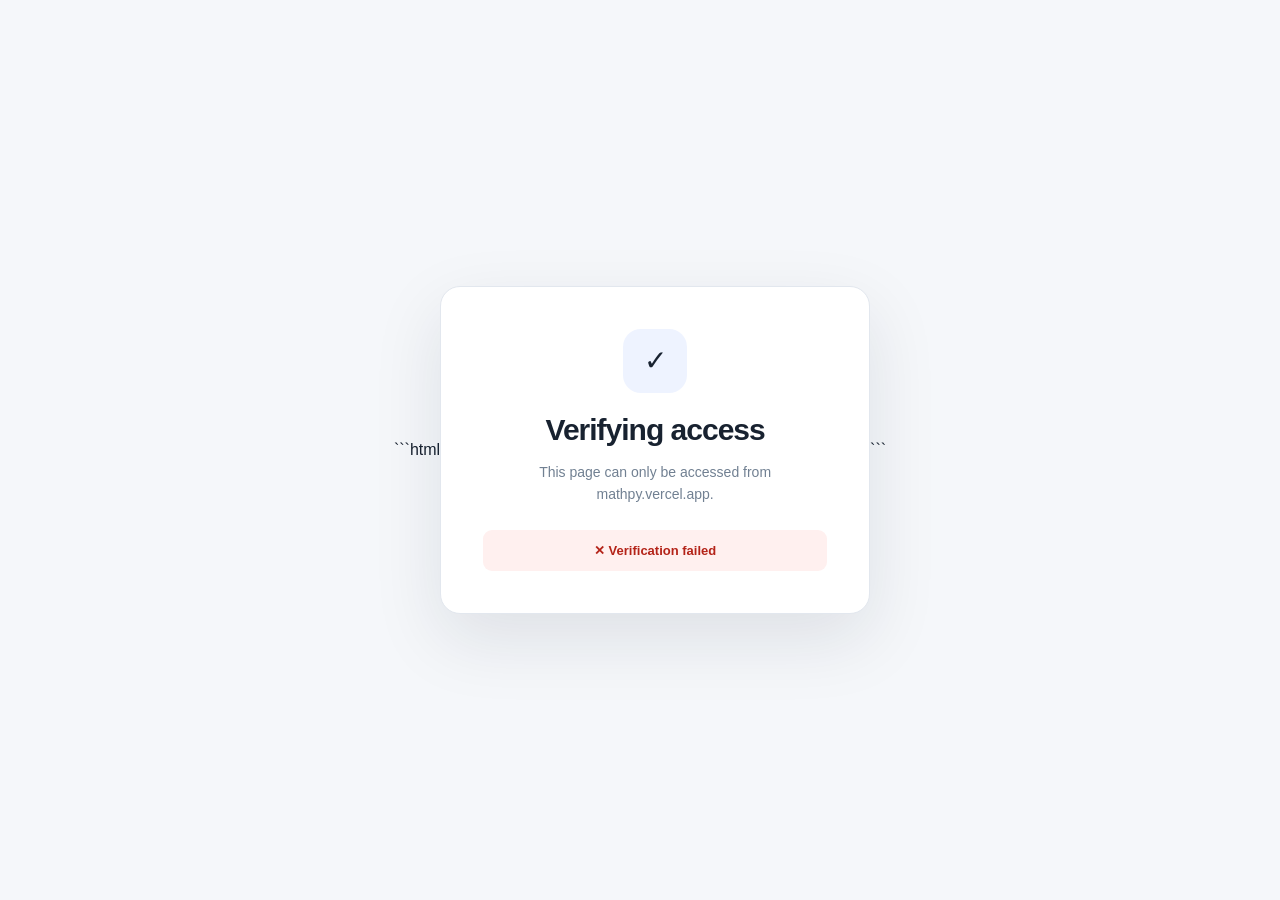
==== commit 38cbab7c: "Modify title and add styles in index.html Updated the title and viewport meta tag in index.html. Add" ====
--- a/index.html
+++ b/index.html
@@ -1,564 +1,255 @@
+```html
 <!DOCTYPE html>
 <html lang="en">
+
 <head>
+
     <meta charset="UTF-8">
-    <meta name="viewport" content="width=device-width, initial-scale=1.0">
-
-    <title>Mango Learning | Smarter Learning Starts Here</title>
-
-    <link rel="stylesheet" href="style.css">
+
+    <meta name="viewport"
+          content="width=device-width, initial-scale=1.0">
+
+    <title>Verification | MangoLearning</title>
+
+    <style>
+
+        * {
+            box-sizing: border-box;
+        }
+
+        body {
+            margin: 0;
+
+            min-height: 100vh;
+
+            display: flex;
+
+            align-items: center;
+            justify-content: center;
+
+            font-family:
+                Arial,
+                Helvetica,
+                sans-serif;
+
+            background: #f5f7fa;
+
+            color: #182230;
+        }
+
+        .card {
+            width: 90%;
+            max-width: 430px;
+
+            padding: 42px;
+
+            text-align: center;
+
+            background: white;
+
+            border: 1px solid #e2e7ee;
+
+            border-radius: 20px;
+
+            box-shadow:
+                0 25px 70px
+                rgba(20, 30, 45, .10);
+        }
+
+        .icon {
+            width: 64px;
+            height: 64px;
+
+            margin: 0 auto 20px;
+
+            display: flex;
+
+            align-items: center;
+            justify-content: center;
+
+            border-radius: 18px;
+
+            background: #eef3ff;
+
+            font-size: 28px;
+        }
+
+        h1 {
+            margin: 0 0 12px;
+
+            font-size: 30px;
+
+            letter-spacing: -1px;
+        }
+
+        p {
+            color: #718092;
+
+            font-size: 14px;
+
+            line-height: 1.6;
+        }
+
+        .status {
+            margin-top: 25px;
+
+            padding: 13px;
+
+            border-radius: 9px;
+
+            font-size: 13px;
+
+            font-weight: 700;
+        }
+
+        .success {
+            background: #eaf8ef;
+            color: #237a45;
+        }
+
+        .failure {
+            background: #fff0ef;
+            color: #b42318;
+        }
+
+        .button {
+            display: inline-block;
+
+            margin-top: 20px;
+
+            padding: 12px 20px;
+
+            border-radius: 8px;
+
+            background: #182230;
+
+            color: white;
+
+            font-size: 13px;
+
+            font-weight: 700;
+        }
+
+    </style>
+
 </head>
 
+
 <body>
 
-    <!-- ============================= -->
-    <!-- NAVIGATION -->
-    <!-- ============================= -->
-
-    <header class="navbar">
-
-        <div class="logo">
-            Mango<span>Learning</span>
-        </div>
-
-        <nav>
-            <a href="index.html">Home</a>
-            <a href="#features">Features</a>
-            <a href="about.html">About</a>
-            <a href="#pricing">Pricing</a>
-            <a class="nav-button" href="login.html">
-                Sign In
-            </a>
-        </nav>
-
-    </header>
-
-
-    <!-- ============================= -->
-    <!-- HERO -->
-    <!-- ============================= -->
-
-    <section class="hero">
-
-        <div class="hero-content">
-
-            <div class="announcement">
-                ✨ The future of personalized learning is here
-            </div>
-
-            <h1>
-                Learning that
-                <span>grows with you.</span>
-            </h1>
-
-            <p>
-                Mango Learning is a next-generation educational platform
-                designed to help students build confidence, strengthen
-                essential skills, and turn everyday practice into meaningful
-                academic progress.
-            </p>
-
-            <div class="hero-buttons">
-
-                <a class="primary-button" href="login.html">
-                    Start Free Trial →
-                </a>
-
-                <a class="secondary-button" href="about.html">
-                    Explore Mango Learning
-                </a>
-
-            </div>
-
-            <div class="trust-row">
-
-                <div>
-                    <strong>10M+</strong>
-                    <small>Learning Sessions</small>
-                </div>
-
-                <div>
-                    <strong>98%</strong>
-                    <small>Student Satisfaction</small>
-                </div>
-
-                <div>
-                    <strong>24/7</strong>
-                    <small>Learning Access</small>
-                </div>
-
-            </div>
-
-        </div>
-
-
-        <!-- HERO DASHBOARD PREVIEW -->
-
-        <div class="hero-preview">
-
-            <div class="preview-window">
-
-                <div class="preview-top">
-
-                    <span class="dot"></span>
-                    <span class="dot"></span>
-                    <span class="dot"></span>
-
-                </div>
-
-                <div class="preview-body">
-
-                    <p class="small-label">
-                        TODAY'S PROGRESS
-                    </p>
-
-                    <h2>
-                        You're on a roll! 🔥
-                    </h2>
-
-                    <div class="big-progress">
-
-                        <div class="progress-fill"
-                             style="width: 74%;">
-                        </div>
-
-                    </div>
-
-                    <div class="progress-info">
-                        <span>74% complete</span>
-                        <span>12 / 16 skills</span>
-                    </div>
-
-
-                    <div class="mini-cards">
-
-                        <div>
-                            <span>📐</span>
-                            <strong>Math</strong>
-                            <small>82%</small>
-                        </div>
-
-                        <div>
-                            <span>📚</span>
-                            <strong>Language</strong>
-                            <small>71%</small>
-                        </div>
-
-                        <div>
-                            <span>🔬</span>
-                            <strong>Science</strong>
-                            <small>64%</small>
-                        </div>
-
-                    </div>
-
-                </div>
-
-            </div>
-
-        </div>
-
-    </section>
-
-
-    <!-- ============================= -->
-    <!-- FEATURES -->
-    <!-- ============================= -->
-
-    <section id="features" class="section">
-
-        <div class="section-heading">
-
-            <p class="eyebrow">
-                WHY MANGO
-            </p>
-
-            <h2>
-                Built around the way students learn.
-            </h2>
-
-            <p>
-                Our platform combines intelligent practice, immediate
-                feedback, and progress insights into one streamlined
-                learning experience.
-            </p>
-
-        </div>
-
-
-        <div class="feature-grid">
-
-            <article class="feature-card">
-
-                <div class="feature-icon">🎯</div>
-
-                <h3>Personalized Practice</h3>
-
-                <p>
-                    Learning experiences adapt to each student's progress,
-                    helping them focus their time where it can have the
-                    greatest academic impact.
-                </p>
-
-                <a href="about.html">
-                    Learn more →
-                </a>
-
-            </article>
-
-
-            <article class="feature-card">
-
-                <div class="feature-icon">⚡</div>
-
-                <h3>Instant Feedback</h3>
-
-                <p>
-                    Students receive immediate feedback so they can
-                    understand mistakes, correct misconceptions, and
-                    continue learning without unnecessary interruptions.
-                </p>
-
-                <a href="about.html">
-                    Learn more →
-                </a>
-
-            </article>
-
-
-            <article class="feature-card">
-
-                <div class="feature-icon">📈</div>
-
-                <h3>Meaningful Progress</h3>
-
-                <p>
-                    Clear progress indicators transform practice sessions
-                    into measurable milestones students can understand
-                    and celebrate.
-                </p>
-
-                <a href="about.html">
-                    Learn more →
-                </a>
-
-            </article>
-
-
-            <article class="feature-card">
-
-                <div class="feature-icon">🧠</div>
-
-                <h3>Skill-Based Learning</h3>
-
-                <p>
-                    Instead of treating learning as a single score, Mango
-                    organizes academic development into individual skills
-                    that can be practiced and mastered.
-                </p>
-
-                <a href="about.html">
-                    Learn more →
-                </a>
-
-            </article>
-
-
-            <article class="feature-card">
-
-                <div class="feature-icon">🌎</div>
-
-                <h3>Learn Anywhere</h3>
-
-                <p>
-                    A flexible browser-based experience allows students to
-                    continue learning across supported devices wherever
-                    their schedule takes them.
-                </p>
-
-                <a href="about.html">
-                    Learn more →
-                </a>
-
-            </article>
-
-
-            <article class="feature-card">
-
-                <div class="feature-icon">🏆</div>
-
-                <h3>Celebrate Achievement</h3>
-
-                <p>
-                    Milestones, streaks, and achievement indicators give
-                    students positive reminders of how far they've come.
-                </p>
-
-                <a href="about.html">
-                    Learn more →
-                </a>
-
-            </article>
-
-        </div>
-
-    </section>
-
-
-    <!-- ============================= -->
-    <!-- CORPORATE SECTION -->
-    <!-- ============================= -->
-
-    <section class="corporate">
-
-        <div class="corporate-inner">
-
-            <p class="eyebrow">
-                OUR MISSION
-            </p>
-
-            <h2>
-                We believe every student deserves
-                a learning experience designed for them.
-            </h2>
-
-            <p>
-                Mango Learning was founded around a simple idea:
-                educational technology should make learning more
-                understandable, approachable, and engaging.
-            </p>
-
-            <p>
-                Our multidisciplinary teams continuously explore new
-                approaches to personalized instruction, skill development,
-                accessibility, and student engagement. By combining
-                thoughtful educational design with modern technology,
-                we strive to create experiences that empower learners
-                to take ownership of their academic journey.
-            </p>
-
-            <a class="primary-button" href="about.html">
-                Discover Our Mission →
-            </a>
-
-        </div>
-
-    </section>
-
-
-    <!-- ============================= -->
-    <!-- PRICING -->
-    <!-- ============================= -->
-
-    <section id="pricing" class="section pricing-section">
-
-        <div class="section-heading">
-
-            <p class="eyebrow">
-                SIMPLE PLANS
-            </p>
-
-            <h2>
-                Start learning today.
-            </h2>
-
-            <p>
-                Choose the experience that fits your learning goals.
-            </p>
-
-        </div>
-
-
-        <div class="pricing-grid">
-
-
-            <div class="pricing-card">
-
-                <h3>Starter</h3>
-
-                <p class="price">
-                    Free
-                </p>
-
-                <p>
-                    A simple way to explore the Mango Learning experience.
-                </p>
-
-                <ul>
-                    <li>✓ Core practice activities</li>
-                    <li>✓ Basic progress tracking</li>
-                    <li>✓ Selected subjects</li>
-                    <li>✓ Student dashboard</li>
-                </ul>
-
-                <a class="secondary-button full"
-                   href="login.html">
-                    Get Started
-                </a>
-
-            </div>
-
-
-            <div class="pricing-card featured">
-
-                <div class="popular">
-                    MOST POPULAR
-                </div>
-
-                <h3>Explorer</h3>
-
-                <p class="price">
-                    $9.99
-                    <small>/ month</small>
-                </p>
-
-                <p>
-                    A deeper learning experience designed for consistent
-                    practice and measurable progress.
-                </p>
-
-                <ul>
-                    <li>✓ Unlimited practice</li>
-                    <li>✓ Full subject library</li>
-                    <li>✓ Detailed progress insights</li>
-                    <li>✓ Achievement tracking</li>
-                    <li>✓ Personalized recommendations</li>
-                </ul>
-
-                <a class="primary-button full"
-                   href="login.html">
-                    Start Free Trial
-                </a>
-
-            </div>
-
-
-            <div class="pricing-card">
-
-                <h3>Pro</h3>
-
-                <p class="price">
-                    $19.99
-                    <small>/ month</small>
-                </p>
-
-                <p>
-                    Advanced tools for learners looking to maximize their
-                    practice and organization.
-                </p>
-
-                <ul>
-                    <li>✓ Everything in Explorer</li>
-                    <li>✓ Advanced analytics</li>
-                    <li>✓ Expanded practice tools</li>
-                    <li>✓ Priority platform support</li>
-                    <li>✓ Advanced learning insights</li>
-                </ul>
-
-                <a class="secondary-button full"
-                   href="login.html">
-                    Explore Pro
-                </a>
-
-            </div>
-
-        </div>
-
-    </section>
-
-
-    <!-- ============================= -->
-    <!-- FINAL CTA -->
-    <!-- ============================= -->
-
-    <section class="cta">
-
-        <h2>
-            Your next breakthrough could
-            start today.
-        </h2>
-
-        <p>
-            Build skills. Track progress. Keep moving forward.
-        </p>
-
-        <a class="primary-button" href="login.html">
-            Start Learning →
-        </a>
-
-    </section>
-
-
-    <!-- ============================= -->
-    <!-- FOOTER -->
-    <!-- ============================= -->
-
-    <footer>
-
-        <div class="footer-main">
-
-            <div>
-
-                <div class="logo">
-                    Mango<span>Learning</span>
-                </div>
-
-                <p>
-                    Empowering students through personalized,
-                    accessible learning technology.
-                </p>
-
-            </div>
-
-
-            <div>
-
-                <h4>Platform</h4>
-
-                <a href="#features">Features</a>
-                <a href="#pricing">Pricing</a>
-                <a href="login.html">Sign In</a>
-
-            </div>
-
-
-            <div>
-
-                <h4>Company</h4>
-
-                <a href="about.html">About</a>
-                <a href="about.html">Our Mission</a>
-                <a href="about.html">Careers</a>
-
-            </div>
-
-
-            <div>
-
-                <h4>Support</h4>
-
-                <a href="about.html">Help Center</a>
-                <a href="about.html">Contact</a>
-                <a href="about.html">Accessibility</a>
-
-            </div>
-
-        </div>
-
-
-        <div class="footer-bottom">
-
-            <span>
-                © 2026 Mango Learning. Fictional demonstration website.
-            </span>
-
-            <span>
-                Built for learning.
-            </span>
-
-        </div>
-
-    </footer>
+
+<div class="card">
+
+    <div class="icon">
+        ✓
+    </div>
+
+    <h1>
+        Verifying access
+    </h1>
+
+    <p id="description">
+        Checking where you came from...
+    </p>
+
+    <div id="status"
+         class="status">
+    </div>
+
+    <a
+        id="continueButton"
+        class="button"
+        href="index.html"
+        style="display:none;">
+
+        Continue →
+
+    </a>
+
+</div>
+
+
+
+<script>
+
+    /*
+     * Only allow visitors whose referrer
+     * is mathpy.vercel.app
+     */
+
+    const allowedHost = "mathpy.vercel.app";
+
+
+    const referrer =
+        document.referrer;
+
+
+    const status =
+        document.getElementById("status");
+
+
+    const description =
+        document.getElementById("description");
+
+
+    const continueButton =
+        document.getElementById("continueButton");
+
+
+    let cameFromMathPy = false;
+
+
+    try {
+
+        if (referrer) {
+
+            const referrerURL =
+                new URL(referrer);
+
+            cameFromMathPy =
+                referrerURL.hostname === allowedHost;
+
+        }
+
+    } catch (error) {
+
+        cameFromMathPy = false;
+
+    }
+
+
+    if (cameFromMathPy) {
+
+        status.textContent =
+            "✓ Verification successful";
+
+        status.classList.add("success");
+
+        description.textContent =
+            "Your visit originated from mathpy.vercel.app.";
+
+        continueButton.style.display =
+            "inline-block";
+
+    }
+
+    else {
+
+        status.textContent =
+            "✕ Verification failed";
+
+        status.classList.add("failure");
+
+        description.textContent =
+            "This page can only be accessed from mathpy.vercel.app.";
+
+    }
+
+</script>
+
 
 </body>
+
 </html>
+```
+
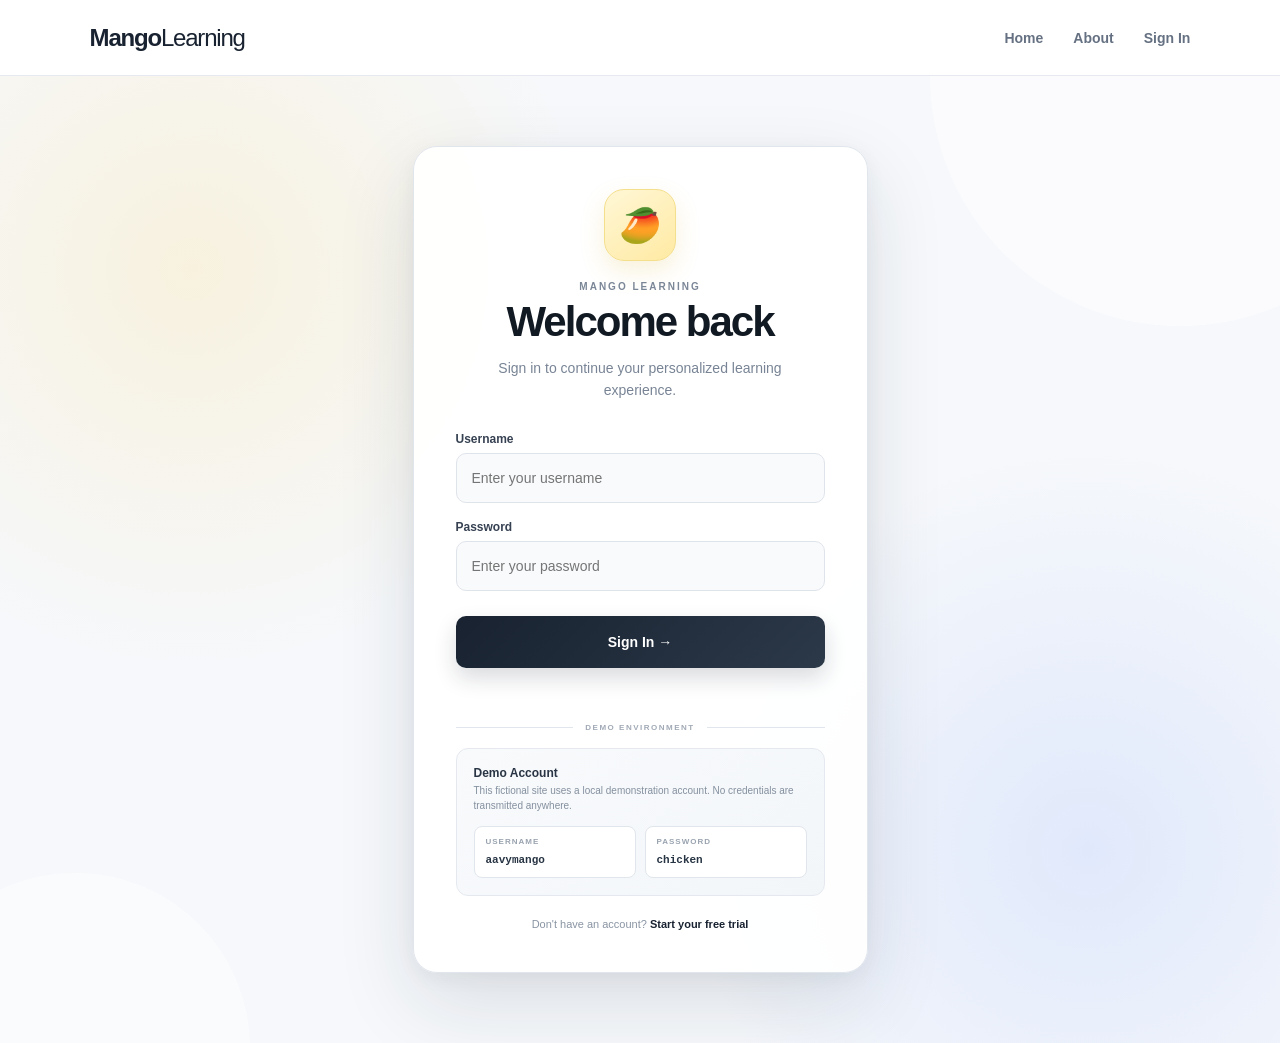
==== commit ccdff2c6: "Update title and improve styling for login page" ====
--- a/index.html
+++ b/index.html
@@ -1,4 +1,4 @@
-```html
+
 <!DOCTYPE html>
 <html lang="en">
 
@@ -9,7 +9,8 @@
     <meta name="viewport"
           content="width=device-width, initial-scale=1.0">
 
-    <title>Verification | MangoLearning</title>
+    <title>Sign In | MangoLearning</title>
+
 
     <style>
 
@@ -17,119 +18,661 @@
             box-sizing: border-box;
         }
 
+        html {
+            scroll-behavior: smooth;
+        }
+
         body {
             margin: 0;
 
-            min-height: 100vh;
-
-            display: flex;
-
-            align-items: center;
-            justify-content: center;
-
             font-family:
+                Inter,
                 Arial,
                 Helvetica,
                 sans-serif;
 
-            background: #f5f7fa;
-
             color: #182230;
-        }
-
-        .card {
-            width: 90%;
-            max-width: 430px;
-
-            padding: 42px;
-
-            text-align: center;
-
-            background: white;
-
-            border: 1px solid #e2e7ee;
-
-            border-radius: 20px;
-
-            box-shadow:
-                0 25px 70px
-                rgba(20, 30, 45, .10);
-        }
-
-        .icon {
-            width: 64px;
-            height: 64px;
-
-            margin: 0 auto 20px;
+
+            background: #f6f8fb;
+        }
+
+        a {
+            text-decoration: none;
+            color: inherit;
+        }
+
+
+        /* NAVBAR */
+
+        .navbar {
+            height: 76px;
+
+            padding: 0 7%;
+
+            display: flex;
+            align-items: center;
+            justify-content: space-between;
+
+            background: rgba(255,255,255,.94);
+
+            border-bottom:
+                1px solid #e6eaf0;
+
+            position: sticky;
+            top: 0;
+
+            z-index: 100;
+
+            backdrop-filter: blur(14px);
+        }
+
+
+        .logo {
+            font-size: 24px;
+
+            font-weight: 850;
+
+            letter-spacing: -1.2px;
+        }
+
+
+        .logo span {
+            font-weight: 400;
+        }
+
+
+        .navbar nav {
+            display: flex;
+            gap: 30px;
+        }
+
+
+        .navbar nav a {
+            color: #657182;
+
+            font-size: 14px;
+
+            font-weight: 700;
+
+            transition: color .2s ease;
+        }
+
+
+        .navbar nav a:hover {
+            color: #182230;
+        }
+
+
+        /* LOGIN BACKGROUND */
+
+        .login-container {
+
+            min-height:
+                calc(100vh - 76px);
 
             display: flex;
 
             align-items: center;
             justify-content: center;
 
-            border-radius: 18px;
-
-            background: #eef3ff;
-
-            font-size: 28px;
-        }
-
-        h1 {
-            margin: 0 0 12px;
-
-            font-size: 30px;
-
-            letter-spacing: -1px;
-        }
-
-        p {
-            color: #718092;
+            padding: 70px 20px;
+
+            position: relative;
+
+            overflow: hidden;
+
+            background:
+
+                radial-gradient(
+                    circle at 15% 20%,
+                    rgba(255,211,92,.18),
+                    transparent 30%
+                ),
+
+                radial-gradient(
+                    circle at 85% 80%,
+                    rgba(91,140,255,.14),
+                    transparent 30%
+                ),
+
+                #f6f8fb;
+        }
+
+
+        .login-container::before {
+
+            content: "";
+
+            position: absolute;
+
+            width: 500px;
+            height: 500px;
+
+            border-radius: 50%;
+
+            background:
+                rgba(255,255,255,.55);
+
+            top: -250px;
+            right: -150px;
+
+            pointer-events: none;
+        }
+
+
+        .login-container::after {
+
+            content: "";
+
+            position: absolute;
+
+            width: 350px;
+            height: 350px;
+
+            border-radius: 50%;
+
+            background:
+                rgba(255,255,255,.5);
+
+            bottom: -180px;
+            left: -100px;
+
+            pointer-events: none;
+        }
+
+
+        /* CARD */
+
+        .login-card {
+
+            width: 100%;
+
+            max-width: 455px;
+
+            padding: 42px;
+
+            position: relative;
+
+            z-index: 2;
+
+            background:
+                rgba(255,255,255,.96);
+
+            border:
+                1px solid #e1e6ed;
+
+            border-radius: 24px;
+
+            box-shadow:
+
+                0 30px 80px
+                rgba(28,40,58,.12),
+
+                0 5px 20px
+                rgba(28,40,58,.05);
+
+            text-align: center;
+
+            animation:
+                loginEnter .55s
+                cubic-bezier(.2,.8,.2,1);
+        }
+
+
+        @keyframes loginEnter {
+
+            from {
+                opacity: 0;
+
+                transform:
+                    translateY(25px)
+                    scale(.97);
+            }
+
+            to {
+                opacity: 1;
+
+                transform:
+                    translateY(0)
+                    scale(1);
+            }
+
+        }
+
+
+        /* ICON */
+
+        .login-icon {
+
+            width: 72px;
+            height: 72px;
+
+            margin:
+                0 auto 20px;
+
+            display: flex;
+
+            align-items: center;
+            justify-content: center;
+
+            background:
+                linear-gradient(
+                    145deg,
+                    #fff7d6,
+                    #ffeaa3
+                );
+
+            border:
+                1px solid #f4df8d;
+
+            border-radius: 20px;
+
+            font-size: 34px;
+
+            box-shadow:
+                0 10px 25px
+                rgba(218,176,48,.18);
+
+            animation:
+                mangoFloat 3s
+                ease-in-out infinite;
+        }
+
+
+        @keyframes mangoFloat {
+
+            0%, 100% {
+                transform:
+                    translateY(0);
+            }
+
+            50% {
+                transform:
+                    translateY(-5px);
+            }
+
+        }
+
+
+        /* TEXT */
+
+        .eyebrow {
+
+            color: #7b8797;
+
+            font-size: 10px;
+
+            letter-spacing: 2px;
+
+            font-weight: 900;
+
+            margin-bottom: 8px;
+        }
+
+
+        .login-card h1 {
+
+            margin: 0;
+
+            color: #111923;
+
+            font-size: 42px;
+
+            font-weight: 850;
+
+            letter-spacing: -2px;
+
+            line-height: 1.05;
+        }
+
+
+        .subtitle {
+
+            max-width: 330px;
+
+            margin:
+                13px auto 30px;
+
+            color: #788495;
 
             font-size: 14px;
 
             line-height: 1.6;
         }
 
-        .status {
+
+        /* FORM */
+
+        #loginForm {
+            text-align: left;
+        }
+
+
+        #loginForm label {
+
+            display: block;
+
+            margin:
+                17px 0 7px;
+
+            color: #364152;
+
+            font-size: 12px;
+
+            font-weight: 800;
+        }
+
+
+        #loginForm input {
+
+            width: 100%;
+
+            height: 50px;
+
+            padding:
+                0 15px;
+
+            background: #f9fafc;
+
+            color: #182230;
+
+            border:
+                1px solid #dfe4eb;
+
+            border-radius: 10px;
+
+            outline: none;
+
+            font-family: inherit;
+
+            font-size: 14px;
+
+            transition:
+                background .2s ease,
+                border-color .2s ease,
+                box-shadow .2s ease;
+        }
+
+
+        #loginForm input:focus {
+
+            background: white;
+
+            border-color: #182230;
+
+            box-shadow:
+                0 0 0 4px
+                rgba(24,34,48,.07);
+        }
+
+
+        /* BUTTON */
+
+        #loginForm button {
+
+            width: 100%;
+
+            height: 52px;
+
             margin-top: 25px;
 
-            padding: 13px;
-
-            border-radius: 9px;
-
-            font-size: 13px;
+            border: none;
+
+            border-radius: 10px;
+
+            background:
+                linear-gradient(
+                    135deg,
+                    #182230,
+                    #2c3949
+                );
+
+            color: white;
+
+            font-family: inherit;
+
+            font-size: 14px;
+
+            font-weight: 800;
+
+            cursor: pointer;
+
+            box-shadow:
+                0 10px 22px
+                rgba(24,34,48,.16);
+
+            transition:
+                transform .2s ease,
+                box-shadow .2s ease;
+        }
+
+
+        #loginForm button:hover {
+
+            transform:
+                translateY(-2px);
+
+            box-shadow:
+                0 15px 30px
+                rgba(24,34,48,.22);
+        }
+
+
+        /* ERROR */
+
+        .error-message {
+
+            min-height: 18px;
+
+            margin:
+                11px 0 0;
+
+            color: #c0392b;
+
+            font-size: 12px;
 
             font-weight: 700;
         }
 
-        .success {
-            background: #eaf8ef;
-            color: #237a45;
-        }
-
-        .failure {
-            background: #fff0ef;
-            color: #b42318;
-        }
-
-        .button {
-            display: inline-block;
-
-            margin-top: 20px;
-
-            padding: 12px 20px;
+
+        /* DIVIDER */
+
+        .login-divider {
+
+            display: flex;
+
+            align-items: center;
+
+            gap: 12px;
+
+            margin:
+                26px 0 16px;
+
+            color: #a1aab6;
+
+            font-size: 8px;
+
+            font-weight: 900;
+
+            letter-spacing: 1.5px;
+        }
+
+
+        .login-divider::before,
+        .login-divider::after {
+
+            content: "";
+
+            height: 1px;
+
+            flex: 1;
+
+            background: #e1e6ec;
+        }
+
+
+        /* DEMO BOX */
+
+        .demo-box {
+
+            padding: 17px;
+
+            text-align: left;
+
+            background:
+                linear-gradient(
+                    145deg,
+                    #f8fafc,
+                    #f3f6f9
+                );
+
+            border:
+                1px solid #e5e9ef;
+
+            border-radius: 12px;
+        }
+
+
+        .demo-box strong {
+
+            display: block;
+
+            color: #293544;
+
+            font-size: 12px;
+
+            margin-bottom: 3px;
+        }
+
+
+        .demo-box p {
+
+            margin:
+                0 0 13px;
+
+            color: #84909f;
+
+            font-size: 10px;
+
+            line-height: 1.5;
+        }
+
+
+        .demo-credentials {
+
+            display: grid;
+
+            grid-template-columns:
+                1fr 1fr;
+
+            gap: 9px;
+        }
+
+
+        .demo-credentials div {
+
+            padding:
+                10px 11px;
+
+            background: white;
+
+            border:
+                1px solid #e1e6ec;
 
             border-radius: 8px;
-
-            background: #182230;
-
-            color: white;
-
-            font-size: 13px;
+        }
+
+
+        .demo-credentials span {
+
+            display: block;
+
+            color: #99a3af;
+
+            font-size: 8px;
+
+            text-transform: uppercase;
+
+            letter-spacing: 1px;
+
+            font-weight: 900;
+
+            margin-bottom: 3px;
+        }
+
+
+        .demo-credentials code {
+
+            color: #273443;
+
+            font-size: 11px;
+
+            font-family: monospace;
 
             font-weight: 700;
         }
 
+
+        /* FOOTER */
+
+        .login-footer {
+
+            margin:
+                22px 0 0;
+
+            color: #8994a2;
+
+            font-size: 11px;
+        }
+
+
+        .login-footer a {
+
+            color: #182230;
+
+            font-weight: 800;
+        }
+
+
+        /* MOBILE */
+
+        @media (max-width: 520px) {
+
+            .navbar {
+                padding: 0 5%;
+            }
+
+            .navbar nav {
+                gap: 13px;
+            }
+
+            .navbar nav a {
+                font-size: 11px;
+            }
+
+            .login-container {
+                padding:
+                    35px 15px;
+            }
+
+            .login-card {
+                padding:
+                    32px 22px;
+
+                border-radius: 20px;
+            }
+
+            .login-card h1 {
+                font-size: 35px;
+            }
+
+            .demo-credentials {
+                grid-template-columns:
+                    1fr;
+            }
+
+        }
+
     </style>
 
 </head>
@@ -138,112 +681,246 @@
 <body>
 
 
-<div class="card">
-
-    <div class="icon">
-        ✓
+<header class="navbar">
+
+    <div class="logo">
+        Mango<span>Learning</span>
     </div>
 
-    <h1>
-        Verifying access
-    </h1>
-
-    <p id="description">
-        Checking where you came from...
-    </p>
-
-    <div id="status"
-         class="status">
-    </div>
-
-    <a
-        id="continueButton"
-        class="button"
-        href="index.html"
-        style="display:none;">
-
-        Continue →
-
-    </a>
-
-</div>
+
+    <nav>
+
+        <a href="index.html">
+            Home
+        </a>
+
+        <a href="about.html">
+            About
+        </a>
+
+        <a href="login.html">
+            Sign In
+        </a>
+
+    </nav>
+
+</header>
+
+
+
+<main class="login-container">
+
+
+    <section class="login-card">
+
+
+        <div class="login-icon">
+            🥭
+        </div>
+
+
+        <p class="eyebrow">
+            MANGO LEARNING
+        </p>
+
+
+        <h1>
+            Welcome back
+        </h1>
+
+
+        <p class="subtitle">
+            Sign in to continue your personalized
+            learning experience.
+        </p>
+
+
+
+        <form id="loginForm">
+
+
+            <label for="username">
+                Username
+            </label>
+
+
+            <input
+                type="text"
+                id="username"
+                placeholder="Enter your username"
+                autocomplete="off"
+                required
+            >
+
+
+            <label for="password">
+                Password
+            </label>
+
+
+            <input
+                type="password"
+                id="password"
+                placeholder="Enter your password"
+                required
+            >
+
+
+            <button type="submit">
+                Sign In →
+            </button>
+
+
+        </form>
+
+
+
+        <p
+            id="errorMessage"
+            class="error-message">
+        </p>
+
+
+
+        <div class="login-divider">
+
+            <span>
+                DEMO ENVIRONMENT
+            </span>
+
+        </div>
+
+
+
+        <div class="demo-box">
+
+            <strong>
+                Demo Account
+            </strong>
+
+            <p>
+                This fictional site uses a local demonstration account.
+                No credentials are transmitted anywhere.
+            </p>
+
+
+            <div class="demo-credentials">
+
+                <div>
+
+                    <span>
+                        Username
+                    </span>
+
+                    <code>
+                        aavymango
+                    </code>
+
+                </div>
+
+
+                <div>
+
+                    <span>
+                        Password
+                    </span>
+
+                    <code>
+                        chicken
+                    </code>
+
+                </div>
+
+            </div>
+
+        </div>
+
+
+
+        <p class="login-footer">
+
+            Don't have an account?
+
+            <a href="index.html">
+                Start your free trial
+            </a>
+
+        </p>
+
+
+    </section>
+
+
+</main>
 
 
 
 <script>
 
     /*
-     * Only allow visitors whose referrer
-     * is mathpy.vercel.app
+     * LOCAL DEMO LOGIN
      */
 
-    const allowedHost = "mathpy.vercel.app";
-
-
-    const referrer =
-        document.referrer;
-
-
-    const status =
-        document.getElementById("status");
-
-
-    const description =
-        document.getElementById("description");
-
-
-    const continueButton =
-        document.getElementById("continueButton");
-
-
-    let cameFromMathPy = false;
-
-
-    try {
-
-        if (referrer) {
-
-            const referrerURL =
-                new URL(referrer);
-
-            cameFromMathPy =
-                referrerURL.hostname === allowedHost;
-
-        }
-
-    } catch (error) {
-
-        cameFromMathPy = false;
-
-    }
-
-
-    if (cameFromMathPy) {
-
-        status.textContent =
-            "✓ Verification successful";
-
-        status.classList.add("success");
-
-        description.textContent =
-            "Your visit originated from mathpy.vercel.app.";
-
-        continueButton.style.display =
-            "inline-block";
-
-    }
-
-    else {
-
-        status.textContent =
-            "✕ Verification failed";
-
-        status.classList.add("failure");
-
-        description.textContent =
-            "This page can only be accessed from mathpy.vercel.app.";
-
-    }
+    const DEMO_USERNAME =
+        "aavymango";
+
+    const DEMO_PASSWORD =
+        "chicken";
+
+
+    const form =
+        document.getElementById("loginForm");
+
+
+    const errorMessage =
+        document.getElementById("errorMessage");
+
+
+    form.addEventListener(
+        "submit",
+        function(event) {
+
+            event.preventDefault();
+
+
+            const username =
+                document
+                    .getElementById("username")
+                    .value
+                    .trim();
+
+
+            const password =
+                document
+                    .getElementById("password")
+                    .value;
+
+
+            if (
+                username === DEMO_USERNAME &&
+                password === DEMO_PASSWORD
+            ) {
+
+                /*
+                 * Successful login:
+                 * send the visitor to the
+                 * deployed MangoLearning site.
+                 */
+
+                window.location.href =
+                    "https://mangolearning.onrender.com";
+
+            }
+
+            else {
+
+                errorMessage.textContent =
+                    "Incorrect demo username or password.";
+
+            }
+
+        }
+    );
 
 </script>
 
@@ -251,5 +928,4 @@
 </body>
 
 </html>
-```
-
+
